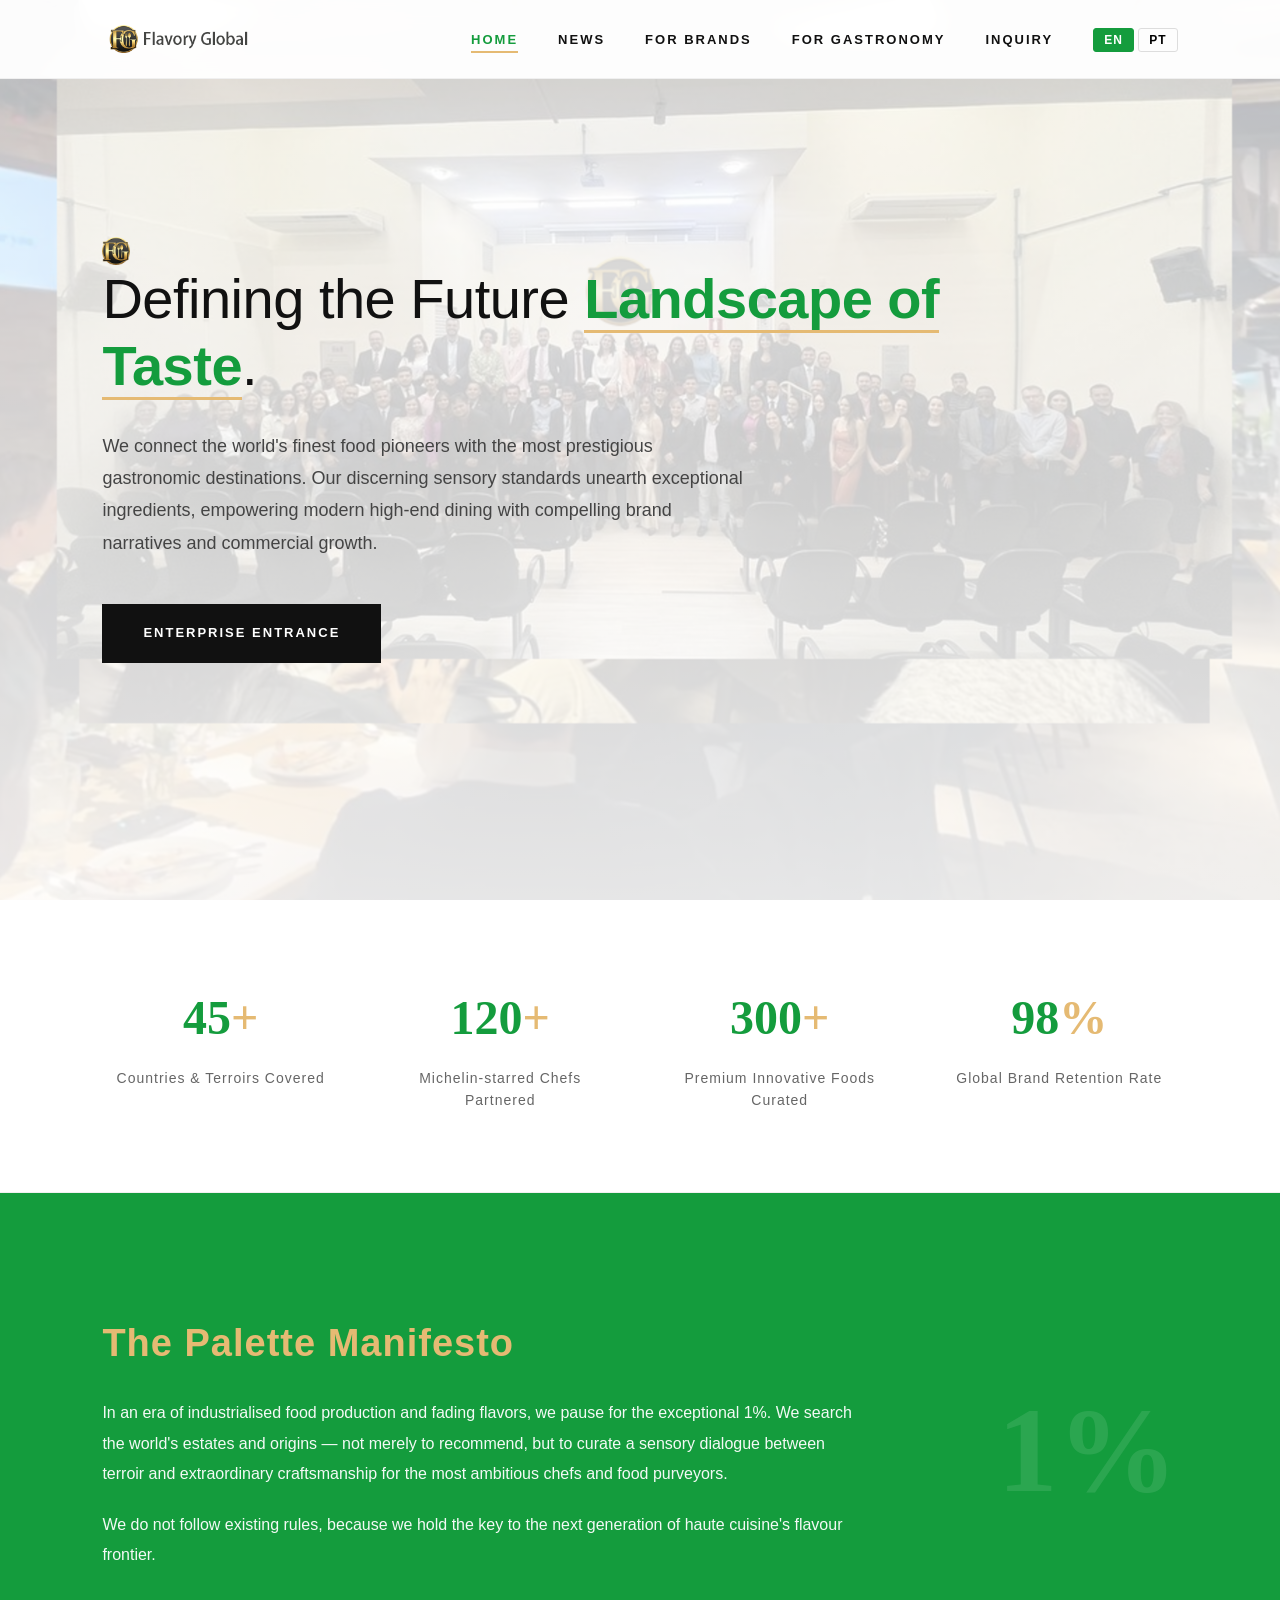
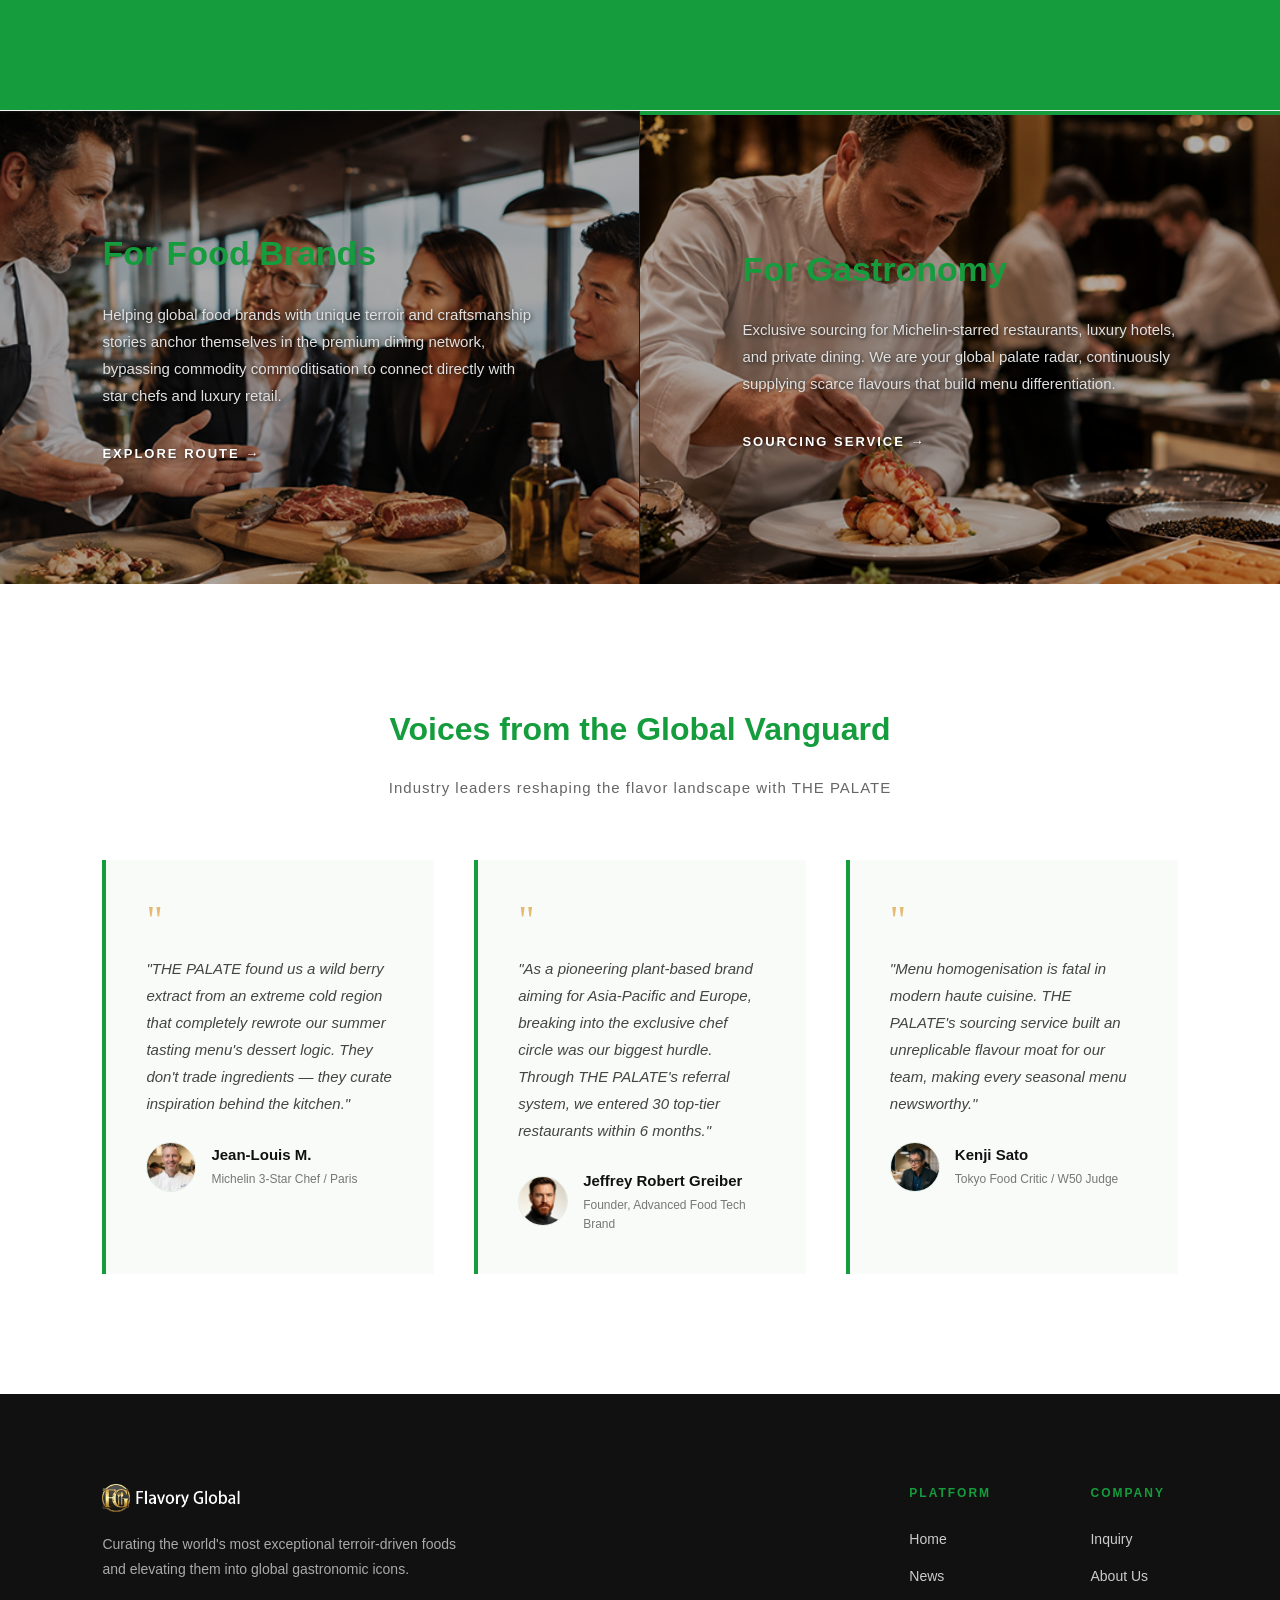
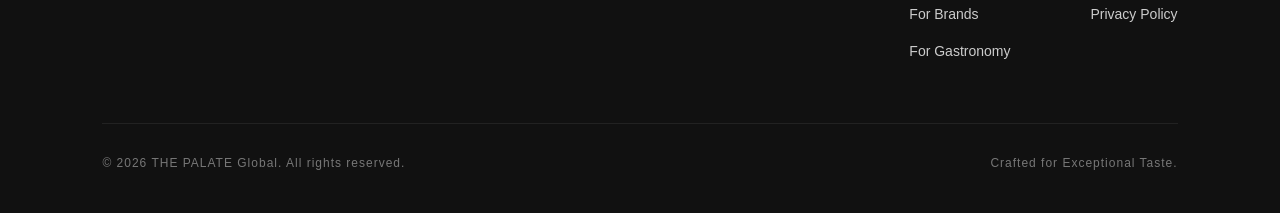
==== index.html @ b844a432 "fix: replace avatar divs with img tags, add author images matching reference" ====
<!DOCTYPE html>

<html lang="en">
<head>
<meta charset="utf-8"/>
<meta content="width=device-width, initial-scale=1.0" name="viewport"/>
<title>THE PALATE | Global Food Curator</title>
<style>
        * { margin: 0; padding: 0; box-sizing: border-box; }
        body { font-family: -apple-system, BlinkMacSystemFont, "Segoe UI", Roboto, "Helvetica Neue", Arial, sans-serif; background-color: #ffffff; color: #111111; line-height: 1.6; overflow-x: hidden; }
        a { text-decoration: none; color: inherit; transition: all 0.3s ease; }
        
        nav { position: fixed; top: 0; width: 100%; display: flex; justify-content: space-between; align-items: center; padding: 25px 8%; background: rgba(255,255,255,0.95); backdrop-filter: blur(10px); z-index: 1000; border-bottom: 1px solid #f0f0f0; }
        .logo { height: 28px; display: block; }
        .logo-footer { height: 28px; display: block; }
        .badge { height: 28px; display: inline-block; vertical-align: middle; }
        .nav-links { display: flex; list-style: none; gap: 40px; align-items: center; }
        .nav-links a { font-size: 13px; letter-spacing: 2px; text-transform: uppercase; font-weight: 600; }
        .nav-links a:hover, .nav-links a.active { color: #149C3D; border-bottom: 2px solid #E5BA73; padding-bottom: 4px; }
        .lang-toggle { font-size: 12px; letter-spacing: 1px; font-weight: 700; cursor: pointer; padding: 4px 10px; border: 1px solid #ddd; border-radius: 3px; background: transparent; text-transform: uppercase; }
        .lang-toggle.active { background: #149C3D; color: #fff; border-color: #149C3D; }
        .lang-toggle:hover { border-color: #149C3D; }

        .hero-banner { 
            height: 100vh; 
            display: flex; 
            align-items: center; 
            padding: 0 8%; 
            background: linear-gradient(rgba(255,255,255,0.7), rgba(255,255,255,0.9)), url('images/home-hero-bg-v1.png') no-repeat center center/cover; 
            position: relative; 
            animation: fadeIn 1.2s ease; 
        }
        .hero-content { max-width: 850px; }
        .hero h1 { font-size: 56px; font-weight: 400; line-height: 1.2; letter-spacing: -0.5px; margin-bottom: 30px; color: #111111; }
        .hero h1 b { font-weight: 800; color: #149C3D; border-bottom: 3px solid #E5BA73; }
        .hero p { font-size: 18px; color: #444444; max-width: 650px; margin-bottom: 45px; font-weight: 300; line-height: 1.8; }
        .cta-btn { display: inline-block; padding: 18px 40px; background-color: #111111; color: #ffffff; font-size: 13px; letter-spacing: 2px; font-weight: 600; text-transform: uppercase; border: 1px solid #111111; }
        .cta-btn:hover { background-color: #149C3D; border-color: #149C3D; color: #ffffff; transform: translateY(-3px); box-shadow: 0 10px 20px rgba(20,156,61,0.2); }

        .stats-section { padding: 80px 8%; display: flex; justify-content: space-between; background-color: #ffffff; border-bottom: 1px solid #f0f0f0; }
        .stat-card { text-align: center; width: 22%; }
        .stat-num { font-size: 48px; font-weight: 800; color: #149C3D; font-family: Georgia, serif; margin-bottom: 10px; }
        .stat-num span { color: #E5BA73; }
        .stat-label { font-size: 14px; color: #666666; letter-spacing: 1px; }

        .manifesto-banner { background-color: #149C3D; color: #ffffff; padding: 120px 8%; display: flex; align-items: center; justify-content: space-between; gap: 60px; }
        .manifesto-text { max-width: 750px; }
        .manifesto-text h2 { font-size: 38px; font-weight: 700; margin-bottom: 25px; letter-spacing: 1px; color: #E5BA73; }
        .manifesto-text p { font-size: 16px; line-height: 1.9; opacity: 0.95; font-weight: 300; margin-bottom: 20px; }
        .manifesto-accent { font-size: 120px; font-weight: 800; color: rgba(255,255,255,0.1); font-family: Georgia, serif; line-height: 1; }

        .split-section { display: flex; width: 100%; border-top: 1px solid #f0f0f0; }
        .split-card { width: 50%; padding: 120px 8%; display: flex; flex-direction: column; justify-content: center; position: relative; transition: all 0.4s ease; background-repeat: no-repeat; background-position: center; background-size: cover; }
        .split-card:first-child { border-right: 1px solid #222222; background-image: linear-gradient(rgba(0, 0, 0, 0.3), rgba(0, 0, 0, 0.3)), url('images/home-split-brands-v1.png'); }
        .split-card:last-child { border-top: 4px solid #149C3D; background-image: linear-gradient(rgba(0, 0, 0, 0.3), rgba(0, 0, 0, 0.3)), url('images/home-split-gastro-v1.png'); }
        .split-card:hover { transform: translateY(-5px); box-shadow: 0 15px 30px rgba(0,0,0,0.2); z-index: 2; }
        .split-card h2 { font-size: 34px; font-weight: 400; margin-bottom: 25px; line-height: 1.3; color: #ffffff; text-shadow: 1px 1px 5px rgba(0,0,0,0.8); }
        .split-card h2 span { color: #149C3D; font-weight: 800; text-shadow: none; }
        .split-card p { color: #e0e0e0; margin-bottom: 35px; font-size: 15px; max-width: 480px; line-height: 1.8; text-shadow: 1px 1px 4px rgba(0,0,0,0.8); }
        .arrow-link { font-size: 13px; font-weight: 700; letter-spacing: 2px; text-transform: uppercase; color: #ffffff; display: inline-flex; align-items: center; gap: 8px; text-shadow: 1px 1px 3px rgba(0,0,0,0.5); }
        .arrow-link:hover { color: #E5BA73; }

        .reviews-section { padding: 120px 8%; background-color: #ffffff; text-align: center; }
        .section-title { font-size: 32px; font-weight: 700; color: #111111; margin-bottom: 20px; }
        .section-title span { color: #149C3D; }
        .section-subtitle { font-size: 15px; color: #666666; margin-bottom: 60px; letter-spacing: 1px; }
        .reviews-grid { display: grid; grid-template-columns: repeat(3, 1fr); gap: 40px; text-align: left; }
        .review-card { padding: 40px; background-color: #f9fbf9; border-left: 4px solid #149C3D; transition: all 0.3s; }
        .review-card:hover { transform: translateY(-5px); box-shadow: 0 10px 25px rgba(0,0,0,0.03); }
        .quote-icon { font-size: 40px; color: #E5BA73; font-family: Georgia, serif; line-height: 1; margin-bottom: 15px; display: block; }
        .review-text { font-size: 15px; color: #444444; line-height: 1.8; margin-bottom: 25px; font-style: italic; }
        .review-author { display: flex; align-items: center; gap: 15px; }
        .author-avatar-img { width: 50px; height: 50px; border-radius: 50%; object-fit: cover; border: 1px solid #e2ede5; background-color: #f0f0f0; }
        .author-info h5 { font-size: 15px; font-weight: 700; color: #111111; margin-bottom: 3px; }
        .author-info p { font-size: 12px; color: #777777; }

        footer { background-color: #111111; color: #ffffff; padding: 90px 8% 40px 8%; display: flex; flex-direction: column; gap: 60px; }
        .footer-main { display: flex; justify-content: space-between; flex-wrap: wrap; gap: 40px; }
        .footer-desc { max-width: 380px; color: #aaaaaa; font-size: 14px; line-height: 1.8; }
        .footer-desc .logo-footer { margin-bottom: 20px; }
        .footer-links { display: flex; gap: 80px; }
        .footer-col h4 { font-size: 12px; text-transform: uppercase; letter-spacing: 2px; color: #149C3D; margin-bottom: 25px; font-weight: 700; }
        .footer-col ul { list-style: none; display: flex; flex-direction: column; gap: 15px; font-size: 14px; color: #cccccc; }
        .footer-col ul a:hover { color: #E5BA73; padding-left: 5px; }
        .footer-bottom { display: flex; justify-content: space-between; font-size: 12px; color: #777777; border-top: 1px solid #222222; padding-top: 30px; letter-spacing: 1px; }

        @keyframes fadeIn { from { opacity: 0; transform: translateY(15px); } to { opacity: 1; transform: translateY(0); } }
        @media (max-width: 960px) {
            .hero h1 { font-size: 42px; }
            .split-card { padding: 80px 5%; }
            .reviews-grid { grid-template-columns: repeat(2, 1fr); }
            .manifesto-banner { flex-direction: column; text-align: center; padding: 80px 5%; }
            .manifesto-accent { display: none; }
        }
        @media (max-width: 720px) {
            .hero-banner { padding-top: 80px; }
            .hero h1 { font-size: 36px; }
            .hero p { font-size: 16px; }
            .stats-section { flex-direction: column; gap: 40px; padding: 60px 5%; }
            .stat-card { width: 100%; }
            .split-section { flex-direction: column; }
            .split-card { width: 100%; padding: 60px 5%; border-right: none; }
            .split-card:last-child { border-top: none; }
            .reviews-section { padding: 60px 5%; }
            .reviews-grid { grid-template-columns: 1fr; }
        }
        </style>
<link href="css/components.css" rel="stylesheet"/>
</head>
<body>
<site-header id="index_site-header_1"></site-header>
<section class="hero hero-banner" id="index_section_hero_1">
<div class="hero-content" id="index_hero-content">
<img alt="THE PALATE Badge" class="badge" id="index_img_badge_1" src="images/badge.png"/>
<h1 id="index_h1_1">
<span class="lang-en" id="index_span_lang-en_1">Defining the Future <b id="index_b_1">Landscape of Taste</b>.</span>
<span class="lang-pt" hidden="" id="index_span_lang-pt_2">Definindo o Futuro da <b id="index_b_2">Paisagem do Sabor</b>.</span>
</h1>
<p id="index_p_1">
<span class="lang-en" id="index_span_lang-en_3">We connect the world's finest food pioneers with the most prestigious gastronomic destinations. Our discerning sensory standards unearth exceptional ingredients, empowering modern high-end dining with compelling brand narratives and commercial growth.</span>
<span class="lang-pt" hidden="" id="index_span_lang-pt_4">Conectamos os melhores produtores de alimentos do mundo aos destinos gastronômicos mais prestigiados. Nossos rigorosos padrões sensoriais revelam ingredientes excepcionais, impulsionando a alta gastronomia com narrativas de marca marcantes e crescimento comercial.</span>
</p>
<a class="cta-btn" href="inquiry.html" id="index_a_cta-btn_1">
<span class="lang-en" id="index_span_lang-en_5">Enterprise Entrance</span>
<span class="lang-pt" hidden="" id="index_span_lang-pt_6">Acesso Corporativo</span>
</a>
</div>
</section>
<section class="stats-section" id="index_section_stats-section_2">
<div class="stat-card" id="index_stat-card">
<div class="stat-num" id="index_stat-num">45<span id="index_span_7">+</span></div>
<div class="stat-label" id="index_stat-label">
<span class="lang-en" id="index_span_lang-en_8">Countries &amp; Terroirs Covered</span>
<span class="lang-pt" hidden"="" id="index_span_lang-pt_9">Países &amp; Territórios Atendidos</span>
</div>
</div>
<div class="stat-card" id="index_stat-card_2">
<div class="stat-num" id="index_stat-num_2">120<span id="index_span_10">+</span></div>
<div class="stat-label" id="index_stat-label_2">
<span class="lang-en" id="index_span_lang-en_11">Michelin-starred Chefs Partnered</span>
<span class="lang-pt" hidden"="" id="index_span_lang-pt_12">Chefs Estrelados em Parceria</span>
</div>
</div>
<div class="stat-card" id="index_stat-card_3">
<div class="stat-num" id="index_stat-num_3">300<span id="index_span_13">+</span></div>
<div class="stat-label" id="index_stat-label_3">
<span class="lang-en" id="index_span_lang-en_14">Premium Innovative Foods Curated</span>
<span class="lang-pt" hidden"="" id="index_span_lang-pt_15">Alimentos Inovadores Selecionados</span>
</div>
</div>
<div class="stat-card" id="index_stat-card_4">
<div class="stat-num" id="index_stat-num_4">98<span id="index_span_16">%</span></div>
<div class="stat-label" id="index_stat-label_4">
<span class="lang-en" id="index_span_lang-en_17">Global Brand Retention Rate</span>
<span class="lang-pt" hidden"="" id="index_span_lang-pt_18">Taxa de Retenção Global</span>
</div>
</div>
</section>
<section class="manifesto-banner" id="index_section_manifesto-banner_3">
<div class="manifesto-text" id="index_manifesto-text">
<h2 id="index_h2_1">
<span class="lang-en" id="index_span_lang-en_19">The Palette Manifesto</span>
<span class="lang-pt" hidden="" id="index_span_lang-pt_20">O Manifesto do Paladar</span>
</h2>
<p id="index_p_2">
<span class="lang-en" id="index_span_lang-en_21">In an era of industrialised food production and fading flavors, we pause for the exceptional 1%. We search the world's estates and origins — not merely to recommend, but to curate a sensory dialogue between terroir and extraordinary craftsmanship for the most ambitious chefs and food purveyors.</span>
<span class="lang-pt" hidden="" id="index_span_lang-pt_22">Numa era de produção industrializada e sabores enfraquecidos, paramos para o 1% excepcional. Percorremos fazendas e origens do mundo — não apenas para recomendar, mas para curar um diálogo sensorial entre terroir e artesanato extraordinário para os chefs mais ambiciosos.</span>
</p>
<p id="index_p_3">
<span class="lang-en" id="index_span_lang-en_23">We do not follow existing rules, because we hold the key to the next generation of haute cuisine's flavour frontier.</span>
<span class="lang-pt" hidden="" id="index_span_lang-pt_24">Não seguimos regras existentes, pois possuímos a chave para a próxima geração da fronteira de sabores da alta gastronomia.</span>
</p>
</div>
<div class="manifesto-accent" id="index_manifesto-accent">1%</div>
</section>
<section class="split-section" id="index_section_split-section_4">
<div class="split-card" id="index_split-card">
<h2 id="index_h2_2">
<span class="lang-en" id="index_span_lang-en_25">For Food <span id="index_span_26">Brands</span></span>
<span class="lang-pt" hidden"="" id="index_span_lang-pt_27">Para <span id="index_span_28">Marcas</span> Alimentícias</span>
</h2>
<p id="index_p_4">
<span class="lang-en" id="index_span_lang-en_29">Helping global food brands with unique terroir and craftsmanship stories anchor themselves in the premium dining network, bypassing commodity commoditisation to connect directly with star chefs and luxury retail.</span>
<span class="lang-pt" hidden="" id="index_span_lang-pt_30">Ajudamos marcas alimentícias globais com histórias únicas de terroir a se posicionarem na rede gastronômica premium, conectando-se diretamente com chefs estrelados e varejo de luxo.</span>
</p>
<a class="arrow-link" href="brands.html" id="index_a_arrow-link_2">
<span class="lang-en" id="index_span_lang-en_31">Explore Route →</span>
<span class="lang-pt" hidden"="" id="index_span_lang-pt_32">Explorar Rota →</span>
</a>
</div>
<div class="split-card" id="index_split-card_2">
<h2 id="index_h2_3">
<span class="lang-en" id="index_span_lang-en_33">For <span id="index_span_34" style="color:#149C3D;">Gastronomy</span></span>
<span class="lang-pt" hidden="" id="index_span_lang-pt_35">Para a <span id="index_span_36" style="color:#149C3D;">Gastronomia</span></span>
</h2>
<p id="index_p_5">
<span class="lang-en" id="index_span_lang-en_37">Exclusive sourcing for Michelin-starred restaurants, luxury hotels, and private dining. We are your global palate radar, continuously supplying scarce flavours that build menu differentiation.</span>
<span class="lang-pt" hidden="" id="index_span_lang-pt_38">Fornecimento exclusivo para restaurantes estrelados, hotéis de luxo e jantares privados. Somos seu radar global de paladar, fornecendo continuamente sabores raros que constroem diferenciação de menu.</span>
</p>
<a class="arrow-link" href="gastronomy.html" id="index_a_arrow-link_3">
<span class="lang-en" id="index_span_lang-en_39">Sourcing Service →</span>
<span class="lang-pt" hidden="" id="index_span_lang-pt_40">Serviço de Fornecimento →</span>
</a>
</div>
</section>
<section class="reviews-section" id="index_section_reviews-section_5">
<h3 class="section-title" id="index_h3_section-title_1">
<span class="lang-en" id="index_span_lang-en_41">Voices from the <span id="index_span_42">Global Vanguard</span></span>
<span class="lang-pt" hidden="" id="index_span_lang-pt_43">Vozes da <span id="index_span_44">Vanguarda Global</span></span>
</h3>
<p class="section-subtitle" id="index_p_section-subtitle_6">
<span class="lang-en" id="index_span_lang-en_45">Industry leaders reshaping the flavor landscape with THE PALATE</span>
<span class="lang-pt" hidden"="" id="index_span_lang-pt_46">Líderes do setor transformando o cenário de sabores com a THE PALATE</span>
</p>
<div class="reviews-grid" id="index_reviews-grid">
<div class="review-card" id="index_review-card">
<span class="quote-icon" id="index_span_quote-icon_47">"</span>
<p class="review-text" id="index_p_review-text_7">
<span class="lang-en" id="index_span_lang-en_48">"THE PALATE found us a wild berry extract from an extreme cold region that completely rewrote our summer tasting menu's dessert logic. They don't trade ingredients — they curate inspiration behind the kitchen."</span>
<span class="lang-pt" hidden="" id="index_span_lang-pt_49">"A THE PALATE encontrou um extrato de frutas silvestres de uma região de frio extremo que reescreveu completamente a lógica da sobremesa do nosso menu de verão. Eles não comercializam ingredientes — eles curam a inspiração por trás da cozinha."</span>
</p>
<div class="review-author" id="index_review-author">
                    <img class="author-avatar-img" src="images/home-avatar-chef-v1.jpg" alt="Chef Jean-Louis M." id="index_avatar-chef">
                    <div class="author-info" id="index_author-info">
                        <h5 id="index_h5_1">Jean-Louis M.</h5>
<p id="index_p_8">
<span class="lang-en" id="index_span_lang-en_50">Michelin 3-Star Chef / Paris</span>
<span class="lang-pt" hidden"="" id="index_span_lang-pt_51">Chef 3 Estrelas Michelin / Paris</span>
</p>
</div>
</div>
</div>
<div class="review-card" id="index_review-card_2">
<span class="quote-icon" id="index_span_quote-icon_52">"</span>
<p class="review-text" id="index_p_review-text_9">
<span class="lang-en" id="index_span_lang-en_53">"As a pioneering plant-based brand aiming for Asia-Pacific and Europe, breaking into the exclusive chef circle was our biggest hurdle. Through THE PALATE's referral system, we entered 30 top-tier restaurants within 6 months."</span>
<span class="lang-pt" hidden="" id="index_span_lang-pt_54">"Como uma marca pioneira de base vegetal com destino à Ásia-Pacífico e Europa, entrar no círculo exclusivo de chefs era nosso maior desafio. Através do sistema de indicação da THE PALATE, entramos em 30 restaurantes de alto nível em 6 meses."</span>
</p>
<div class="review-author" id="index_review-author_2">
                    <img class="author-avatar-img" src="images/home-avatar-ceo-v1.jpg" alt="CEO Jeffrey Robert Greiber" id="index_avatar-ceo">
                    <div class="author-info" id="index_author-info_2">
                        <h5 id="index_h5_2">Jeffrey Robert Greiber</h5>
<p id="index_p_10">
<span class="lang-en" id="index_span_lang-en_55">Founder, Advanced Food Tech Brand</span>
<span class="lang-pt" hidden="" id="index_span_lang-pt_56">Fundadora, Marca de Tecnologia Alimentar</span>
</p>
</div>
</div>
</div>
<div class="review-card" id="index_review-card_3">
<span class="quote-icon" id="index_span_quote-icon_57">"</span>
<p class="review-text" id="index_p_review-text_11">
<span class="lang-en" id="index_span_lang-en_58">"Menu homogenisation is fatal in modern haute cuisine. THE PALATE's sourcing service built an unreplicable flavour moat for our team, making every seasonal menu newsworthy."</span>
<span class="lang-pt" hidden="" id="index_span_lang-pt_59">"A homogeneização de menus é fatal na alta gastronomia moderna. O serviço de fornecimento da THE PALATE construiu um fosso de sabor inimitável para nossa equipe, tornando cada menu sazonal digno de nota."</span>
</p>
<div class="review-author" id="index_review-author_3">
                    <img class="author-avatar-img" src="images/home-avatar-critic-v1.jpg" alt="Kenji Sato" id="index_avatar-critic">
                    <div class="author-info" id="index_author-info_3">
                        <h5 id="index_h5_3">Kenji Sato</h5>
<p id="index_p_12">
<span class="lang-en" id="index_span_lang-en_60">Tokyo Food Critic / W50 Judge</span>
<span class="lang-pt" hidden="" id="index_span_lang-pt_61">Crítico Gastronômico / Jurado W50</span>
</p>
</div>
</div>
</div>
</div>
</section>
<site-footer id="index_site-footer_1"></site-footer>
<script src="js/i18n.js"></script>
<script src="js/components.js"></script>
</body>
</html>
---- css/components.css ----
nav {
  position: fixed;
  top: 0;
  width: 100%;
  display: flex;
  justify-content: space-between;
  align-items: center;
  padding: 25px 8%;
  background: rgba(255, 255, 255, 0.95);
  backdrop-filter: blur(10px);
  z-index: 1000;
  border-bottom: 1px solid #f0f0f0;
}
.logo {
  height: 28px;
  display: block;
}
.logo-footer {
  height: 28px;
  display: block;
}
.nav-links {
  display: flex;
  list-style: none;
  gap: 40px;
  align-items: center;
}
.nav-links a {
  font-size: 13px;
  letter-spacing: 2px;
  text-transform: uppercase;
  font-weight: 600;
}
.nav-links a:hover,
.nav-links a.active {
  color: #149c3d;
  border-bottom: 2px solid #e5ba73;
  padding-bottom: 4px;
}
.lang-toggle {
  font-size: 12px;
  letter-spacing: 1px;
  font-weight: 700;
  cursor: pointer;
  padding: 4px 10px;
  border: 1px solid #ddd;
  border-radius: 3px;
  background: transparent;
  text-transform: uppercase;
}
.lang-toggle.active {
  background: #149c3d;
  color: #fff;
  border-color: #149c3d;
}
.lang-toggle:hover {
  border-color: #149c3d;
}

.menu-toggle {
  display: none;
  flex-direction: column;
  cursor: pointer;
  gap: 5px;
  z-index: 1001;
}
.menu-toggle span {
  display: block;
  width: 25px;
  height: 2px;
  background-color: #111111;
  transition: all 0.3s ease;
}

footer {
  background-color: #111111;
  color: #ffffff;
  padding: 90px 8% 40px 8%;
  display: flex;
  flex-direction: column;
  gap: 60px;
}
.footer-main {
  display: flex;
  justify-content: space-between;
  flex-wrap: wrap;
  gap: 40px;
}
.footer-desc {
  max-width: 380px;
  color: #aaaaaa;
  font-size: 14px;
  line-height: 1.8;
}
.footer-desc .logo-footer {
  margin-bottom: 20px;
}
.footer-links {
  display: flex;
  gap: 80px;
}
.footer-col h4 {
  font-size: 12px;
  text-transform: uppercase;
  letter-spacing: 2px;
  color: #149c3d;
  margin-bottom: 25px;
  font-weight: 700;
}
.footer-col ul {
  list-style: none;
  display: flex;
  flex-direction: column;
  gap: 15px;
  font-size: 14px;
  color: #cccccc;
}
.footer-col ul a:hover {
  color: #e5ba73;
  padding-left: 5px;
}
.footer-bottom {
  display: flex;
  justify-content: space-between;
  font-size: 12px;
  color: #777777;
  border-top: 1px solid #222222;
  padding-top: 30px;
  letter-spacing: 1px;
}

@media (max-width: 960px) {
  nav {
    padding: 20px 6%;
  }

  .menu-toggle {
    display: flex;
  }
  .menu-toggle.active span:nth-child(1) {
    transform: translateY(7px) rotate(45deg);
  }
  .menu-toggle.active span:nth-child(2) {
    opacity: 0;
  }
  .menu-toggle.active span:nth-child(3) {
    transform: translateY(-7px) rotate(-45deg);
  }

  .nav-links {
    position: absolute;
    top: 100%;
    left: 0;
    width: 100%;
    background: rgba(255, 255, 255, 0.98);
    backdrop-filter: blur(10px);
    flex-direction: column;
    padding: 0;
    max-height: 0;
    overflow: hidden;
    gap: 0;
    border-bottom: none;
    transition:
      max-height 0.4s ease-in-out,
      padding 0.4s ease-in-out;
  }
  .nav-links.nav-active {
    max-height: 400px;
    padding: 20px 0 30px 0;
    border-bottom: 1px solid #f0f0f0;
    box-shadow: 0 10px 20px rgba(0, 0, 0, 0.05);
  }
  .nav-links li {
    width: 100%;
    text-align: center;
    margin-bottom: 20px;
  }
  .nav-links li:last-child {
    margin-bottom: 0;
  }
  .nav-links a {
    display: inline-block;
    padding: 10px 20px;
    font-size: 15px;
  }
  .lang-switcher {
    margin-top: 10px;
  }

  footer {
    padding-left: 6%;
    padding-right: 6%;
  }
  .footer-links {
    gap: 40px;
  }
}

@media (max-width: 720px) {
  nav {
    padding: 18px 5%;
  }
  footer {
    padding-left: 5%;
    padding-right: 5%;
  }
  .footer-main,
  .footer-bottom,
  .footer-links {
    flex-direction: column;
    gap: 24px;
  }
}
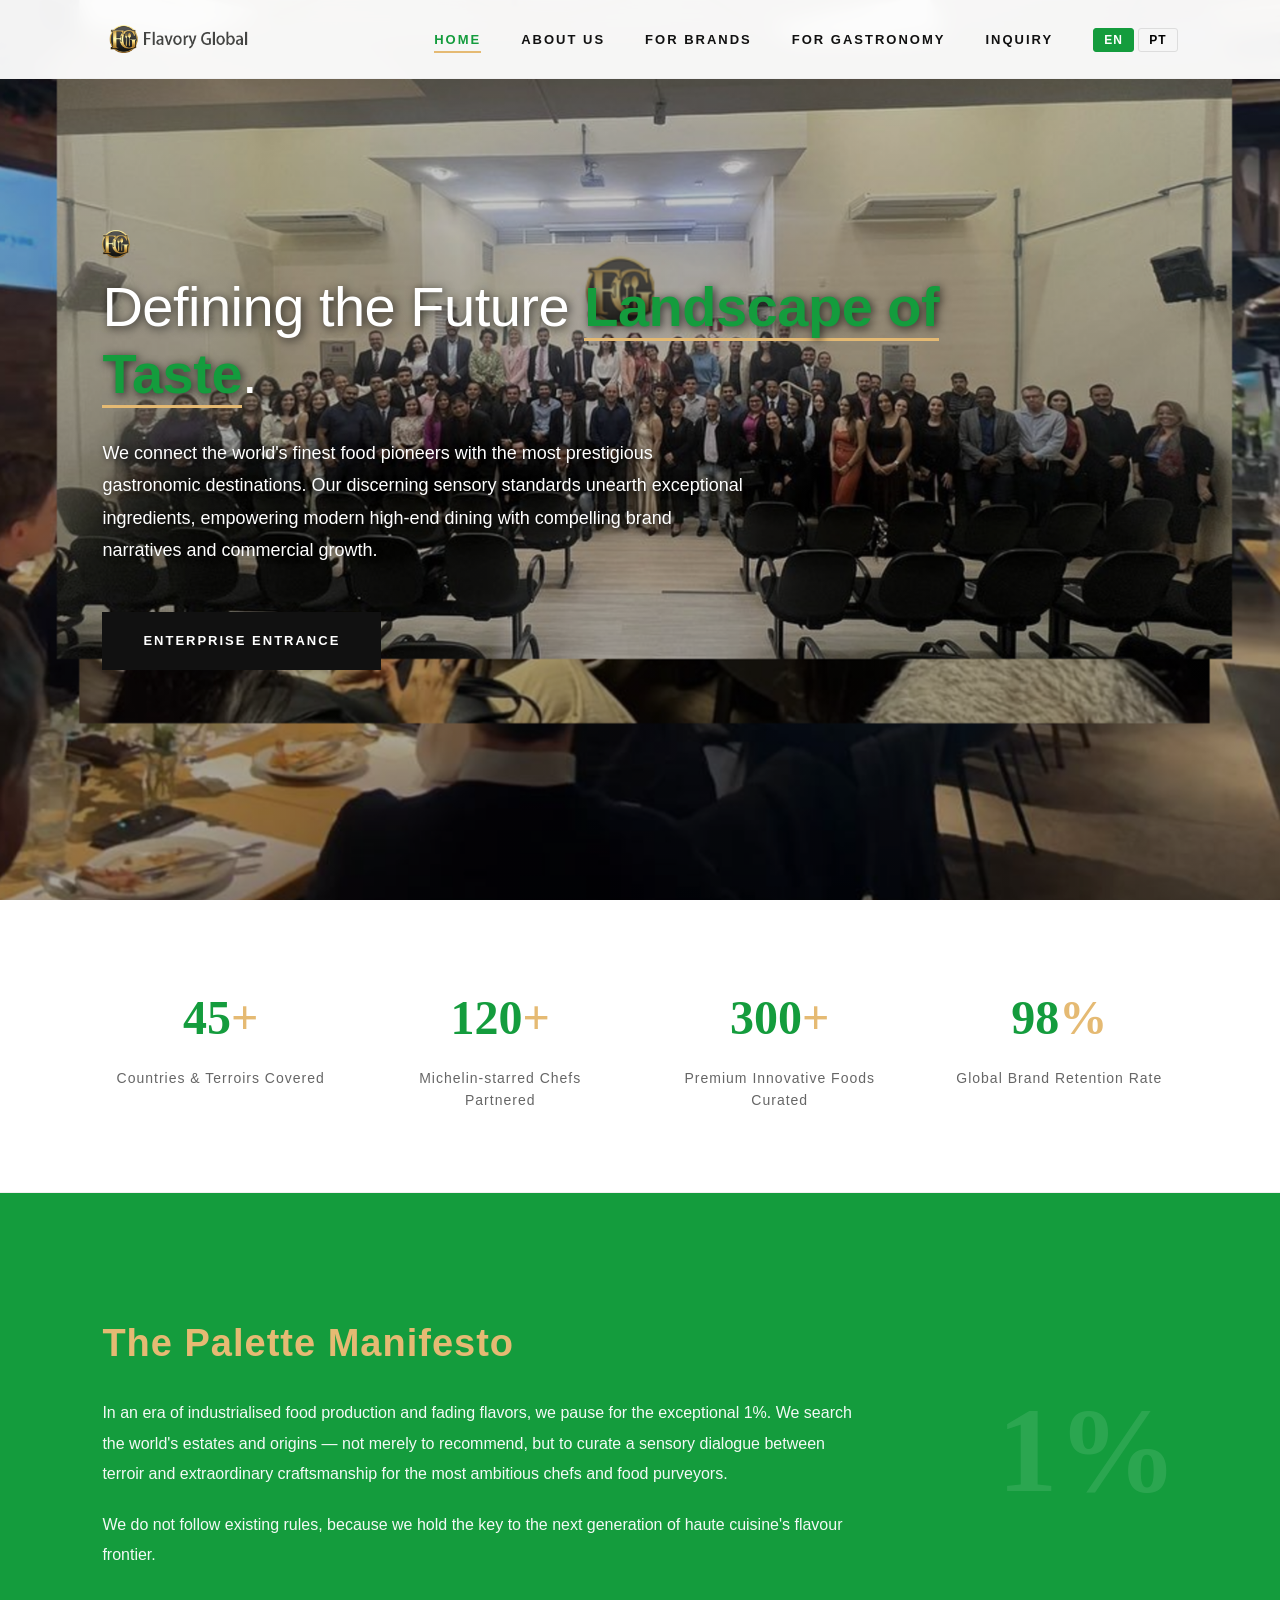
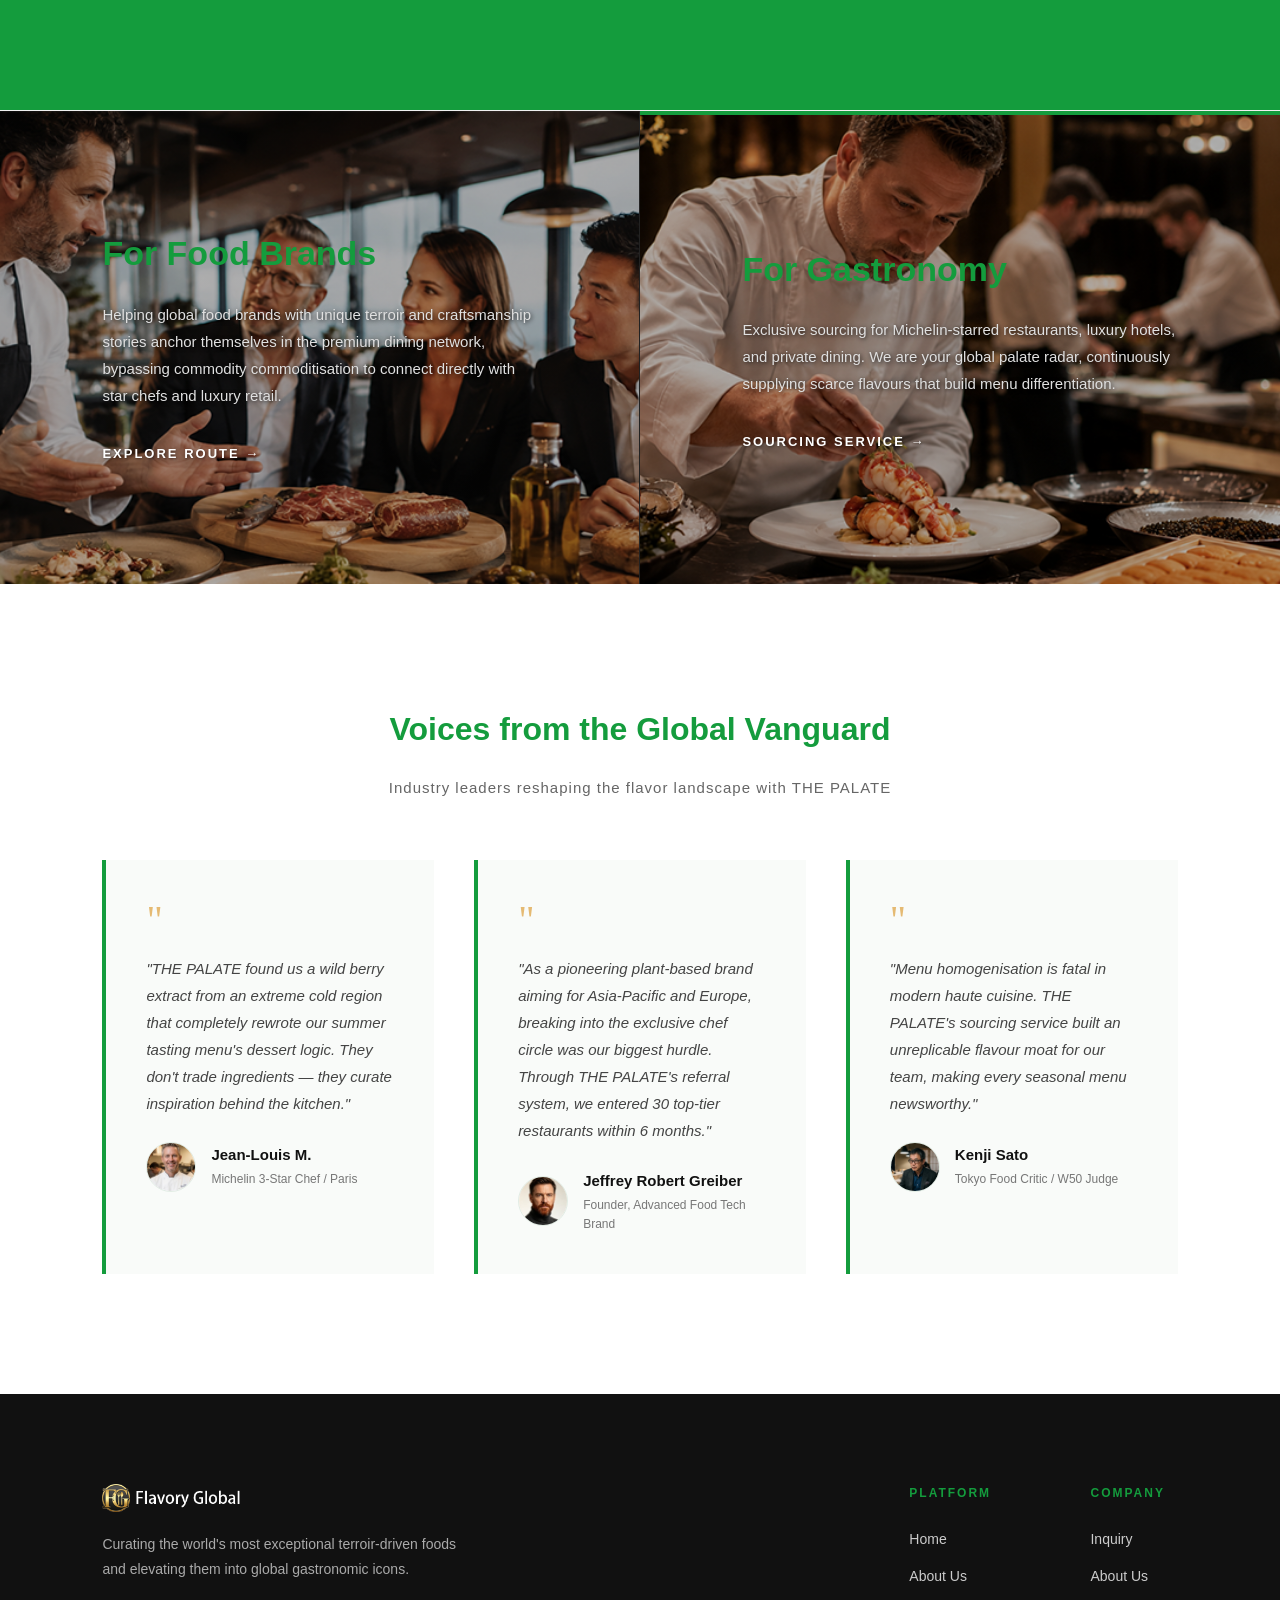
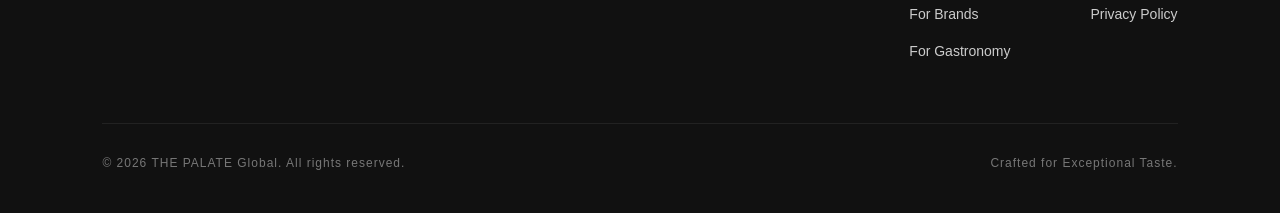
==== commit 2ccb3f40: "feat: redesign index page to match reference layout" ====
--- a/index.html
+++ b/index.html
@@ -1,39 +1,45 @@
 <!DOCTYPE html>
-
 <html lang="en">
 <head>
-<meta charset="utf-8"/>
-<meta content="width=device-width, initial-scale=1.0" name="viewport"/>
-<title>THE PALATE | Global Food Curator</title>
-<style>
+    <meta charset="UTF-8">
+    <meta name="viewport" content="width=device-width, initial-scale=1.0">
+    <title>THE PALATE | Global Food Curator</title>
+    <style>
         * { margin: 0; padding: 0; box-sizing: border-box; }
         body { font-family: -apple-system, BlinkMacSystemFont, "Segoe UI", Roboto, "Helvetica Neue", Arial, sans-serif; background-color: #ffffff; color: #111111; line-height: 1.6; overflow-x: hidden; }
         a { text-decoration: none; color: inherit; transition: all 0.3s ease; }
         
-        nav { position: fixed; top: 0; width: 100%; display: flex; justify-content: space-between; align-items: center; padding: 25px 8%; background: rgba(255,255,255,0.95); backdrop-filter: blur(10px); z-index: 1000; border-bottom: 1px solid #f0f0f0; }
-        .logo { height: 28px; display: block; }
-        .logo-footer { height: 28px; display: block; }
-        .badge { height: 28px; display: inline-block; vertical-align: middle; }
-        .nav-links { display: flex; list-style: none; gap: 40px; align-items: center; }
-        .nav-links a { font-size: 13px; letter-spacing: 2px; text-transform: uppercase; font-weight: 600; }
-        .nav-links a:hover, .nav-links a.active { color: #149C3D; border-bottom: 2px solid #E5BA73; padding-bottom: 4px; }
-        .lang-toggle { font-size: 12px; letter-spacing: 1px; font-weight: 700; cursor: pointer; padding: 4px 10px; border: 1px solid #ddd; border-radius: 3px; background: transparent; text-transform: uppercase; }
-        .lang-toggle.active { background: #149C3D; color: #fff; border-color: #149C3D; }
-        .lang-toggle:hover { border-color: #149C3D; }
+        .badge { height: 28px; display: inline-block; vertical-align: middle; margin-bottom: 15px; }
 
         .hero-banner { 
             height: 100vh; 
             display: flex; 
             align-items: center; 
             padding: 0 8%; 
-            background: linear-gradient(rgba(255,255,255,0.7), rgba(255,255,255,0.9)), url('images/home-hero-bg-v1.png') no-repeat center center/cover; 
+            background: linear-gradient(rgba(0,0,0,0.2), rgba(0,0,0,0.35)), url('images/home-hero-bg-v1.png') no-repeat center center/cover; 
             position: relative; 
             animation: fadeIn 1.2s ease; 
         }
         .hero-content { max-width: 850px; }
-        .hero h1 { font-size: 56px; font-weight: 400; line-height: 1.2; letter-spacing: -0.5px; margin-bottom: 30px; color: #111111; }
+        .hero h1 { 
+            font-size: 56px; 
+            font-weight: 400; 
+            line-height: 1.2; 
+            letter-spacing: -0.5px; 
+            margin-bottom: 30px; 
+            color: #ffffff; 
+            text-shadow: 2px 2px 10px rgba(0, 0, 0, 0.75); 
+        }
         .hero h1 b { font-weight: 800; color: #149C3D; border-bottom: 3px solid #E5BA73; }
-        .hero p { font-size: 18px; color: #444444; max-width: 650px; margin-bottom: 45px; font-weight: 300; line-height: 1.8; }
+        .hero p { 
+            font-size: 18px; 
+            color: #ffffff; 
+            max-width: 650px; 
+            margin-bottom: 45px; 
+            font-weight: 300; 
+            line-height: 1.8; 
+            text-shadow: 1px 1px 6px rgba(0, 0, 0, 0.7); 
+        }
         .cta-btn { display: inline-block; padding: 18px 40px; background-color: #111111; color: #ffffff; font-size: 13px; letter-spacing: 2px; font-weight: 600; text-transform: uppercase; border: 1px solid #111111; }
         .cta-btn:hover { background-color: #149C3D; border-color: #149C3D; color: #ffffff; transform: translateY(-3px); box-shadow: 0 10px 20px rgba(20,156,61,0.2); }
 
@@ -50,9 +56,26 @@
         .manifesto-accent { font-size: 120px; font-weight: 800; color: rgba(255,255,255,0.1); font-family: Georgia, serif; line-height: 1; }
 
         .split-section { display: flex; width: 100%; border-top: 1px solid #f0f0f0; }
-        .split-card { width: 50%; padding: 120px 8%; display: flex; flex-direction: column; justify-content: center; position: relative; transition: all 0.4s ease; background-repeat: no-repeat; background-position: center; background-size: cover; }
-        .split-card:first-child { border-right: 1px solid #222222; background-image: linear-gradient(rgba(0, 0, 0, 0.3), rgba(0, 0, 0, 0.3)), url('images/home-split-brands-v1.png'); }
-        .split-card:last-child { border-top: 4px solid #149C3D; background-image: linear-gradient(rgba(0, 0, 0, 0.3), rgba(0, 0, 0, 0.3)), url('images/home-split-gastro-v1.png'); }
+        .split-card { 
+            width: 50%; 
+            padding: 120px 8%; 
+            display: flex; 
+            flex-direction: column; 
+            justify-content: center; 
+            position: relative; 
+            transition: all 0.4s ease; 
+            background-repeat: no-repeat;
+            background-position: center;
+            background-size: cover;
+        }
+        .split-card:first-child { 
+            border-right: 1px solid #222222; 
+            background-image: linear-gradient(rgba(0, 0, 0, 0.3), rgba(0, 0, 0, 0.3)), url('images/home-split-brands-v1.png');
+        }
+        .split-card:last-child { 
+            border-top: 4px solid #149C3D; 
+            background-image: linear-gradient(rgba(0, 0, 0, 0.3), rgba(0, 0, 0, 0.3)), url('images/home-split-gastro-v1.png');
+        }
         .split-card:hover { transform: translateY(-5px); box-shadow: 0 15px 30px rgba(0,0,0,0.2); z-index: 2; }
         .split-card h2 { font-size: 34px; font-weight: 400; margin-bottom: 25px; line-height: 1.3; color: #ffffff; text-shadow: 1px 1px 5px rgba(0,0,0,0.8); }
         .split-card h2 span { color: #149C3D; font-weight: 800; text-shadow: none; }
@@ -74,17 +97,6 @@
         .author-info h5 { font-size: 15px; font-weight: 700; color: #111111; margin-bottom: 3px; }
         .author-info p { font-size: 12px; color: #777777; }
 
-        footer { background-color: #111111; color: #ffffff; padding: 90px 8% 40px 8%; display: flex; flex-direction: column; gap: 60px; }
-        .footer-main { display: flex; justify-content: space-between; flex-wrap: wrap; gap: 40px; }
-        .footer-desc { max-width: 380px; color: #aaaaaa; font-size: 14px; line-height: 1.8; }
-        .footer-desc .logo-footer { margin-bottom: 20px; }
-        .footer-links { display: flex; gap: 80px; }
-        .footer-col h4 { font-size: 12px; text-transform: uppercase; letter-spacing: 2px; color: #149C3D; margin-bottom: 25px; font-weight: 700; }
-        .footer-col ul { list-style: none; display: flex; flex-direction: column; gap: 15px; font-size: 14px; color: #cccccc; }
-        .footer-col ul a:hover { color: #E5BA73; padding-left: 5px; }
-        .footer-bottom { display: flex; justify-content: space-between; font-size: 12px; color: #777777; border-top: 1px solid #222222; padding-top: 30px; letter-spacing: 1px; }
-
-        @keyframes fadeIn { from { opacity: 0; transform: translateY(15px); } to { opacity: 1; transform: translateY(0); } }
         @media (max-width: 960px) {
             .hero h1 { font-size: 42px; }
             .split-card { padding: 80px 5%; }
@@ -104,170 +116,182 @@
             .reviews-section { padding: 60px 5%; }
             .reviews-grid { grid-template-columns: 1fr; }
         }
-        </style>
-<link href="css/components.css" rel="stylesheet"/>
+        @keyframes fadeIn { from { opacity: 0; transform: translateY(15px); } to { opacity: 1; transform: translateY(0); } }
+    </style>
+    <link rel="stylesheet" href="css/components.css">
 </head>
 <body>
-<site-header id="index_site-header_1"></site-header>
-<section class="hero hero-banner" id="index_section_hero_1">
-<div class="hero-content" id="index_hero-content">
-<img alt="THE PALATE Badge" class="badge" id="index_img_badge_1" src="images/badge.png"/>
-<h1 id="index_h1_1">
-<span class="lang-en" id="index_span_lang-en_1">Defining the Future <b id="index_b_1">Landscape of Taste</b>.</span>
-<span class="lang-pt" hidden="" id="index_span_lang-pt_2">Definindo o Futuro da <b id="index_b_2">Paisagem do Sabor</b>.</span>
-</h1>
-<p id="index_p_1">
-<span class="lang-en" id="index_span_lang-en_3">We connect the world's finest food pioneers with the most prestigious gastronomic destinations. Our discerning sensory standards unearth exceptional ingredients, empowering modern high-end dining with compelling brand narratives and commercial growth.</span>
-<span class="lang-pt" hidden="" id="index_span_lang-pt_4">Conectamos os melhores produtores de alimentos do mundo aos destinos gastronômicos mais prestigiados. Nossos rigorosos padrões sensoriais revelam ingredientes excepcionais, impulsionando a alta gastronomia com narrativas de marca marcantes e crescimento comercial.</span>
-</p>
-<a class="cta-btn" href="inquiry.html" id="index_a_cta-btn_1">
-<span class="lang-en" id="index_span_lang-en_5">Enterprise Entrance</span>
-<span class="lang-pt" hidden="" id="index_span_lang-pt_6">Acesso Corporativo</span>
-</a>
-</div>
-</section>
-<section class="stats-section" id="index_section_stats-section_2">
-<div class="stat-card" id="index_stat-card">
-<div class="stat-num" id="index_stat-num">45<span id="index_span_7">+</span></div>
-<div class="stat-label" id="index_stat-label">
-<span class="lang-en" id="index_span_lang-en_8">Countries &amp; Terroirs Covered</span>
-<span class="lang-pt" hidden"="" id="index_span_lang-pt_9">Países &amp; Territórios Atendidos</span>
-</div>
-</div>
-<div class="stat-card" id="index_stat-card_2">
-<div class="stat-num" id="index_stat-num_2">120<span id="index_span_10">+</span></div>
-<div class="stat-label" id="index_stat-label_2">
-<span class="lang-en" id="index_span_lang-en_11">Michelin-starred Chefs Partnered</span>
-<span class="lang-pt" hidden"="" id="index_span_lang-pt_12">Chefs Estrelados em Parceria</span>
-</div>
-</div>
-<div class="stat-card" id="index_stat-card_3">
-<div class="stat-num" id="index_stat-num_3">300<span id="index_span_13">+</span></div>
-<div class="stat-label" id="index_stat-label_3">
-<span class="lang-en" id="index_span_lang-en_14">Premium Innovative Foods Curated</span>
-<span class="lang-pt" hidden"="" id="index_span_lang-pt_15">Alimentos Inovadores Selecionados</span>
-</div>
-</div>
-<div class="stat-card" id="index_stat-card_4">
-<div class="stat-num" id="index_stat-num_4">98<span id="index_span_16">%</span></div>
-<div class="stat-label" id="index_stat-label_4">
-<span class="lang-en" id="index_span_lang-en_17">Global Brand Retention Rate</span>
-<span class="lang-pt" hidden"="" id="index_span_lang-pt_18">Taxa de Retenção Global</span>
-</div>
-</div>
-</section>
-<section class="manifesto-banner" id="index_section_manifesto-banner_3">
-<div class="manifesto-text" id="index_manifesto-text">
-<h2 id="index_h2_1">
-<span class="lang-en" id="index_span_lang-en_19">The Palette Manifesto</span>
-<span class="lang-pt" hidden="" id="index_span_lang-pt_20">O Manifesto do Paladar</span>
-</h2>
-<p id="index_p_2">
-<span class="lang-en" id="index_span_lang-en_21">In an era of industrialised food production and fading flavors, we pause for the exceptional 1%. We search the world's estates and origins — not merely to recommend, but to curate a sensory dialogue between terroir and extraordinary craftsmanship for the most ambitious chefs and food purveyors.</span>
-<span class="lang-pt" hidden="" id="index_span_lang-pt_22">Numa era de produção industrializada e sabores enfraquecidos, paramos para o 1% excepcional. Percorremos fazendas e origens do mundo — não apenas para recomendar, mas para curar um diálogo sensorial entre terroir e artesanato extraordinário para os chefs mais ambiciosos.</span>
-</p>
-<p id="index_p_3">
-<span class="lang-en" id="index_span_lang-en_23">We do not follow existing rules, because we hold the key to the next generation of haute cuisine's flavour frontier.</span>
-<span class="lang-pt" hidden="" id="index_span_lang-pt_24">Não seguimos regras existentes, pois possuímos a chave para a próxima geração da fronteira de sabores da alta gastronomia.</span>
-</p>
-</div>
-<div class="manifesto-accent" id="index_manifesto-accent">1%</div>
-</section>
-<section class="split-section" id="index_section_split-section_4">
-<div class="split-card" id="index_split-card">
-<h2 id="index_h2_2">
-<span class="lang-en" id="index_span_lang-en_25">For Food <span id="index_span_26">Brands</span></span>
-<span class="lang-pt" hidden"="" id="index_span_lang-pt_27">Para <span id="index_span_28">Marcas</span> Alimentícias</span>
-</h2>
-<p id="index_p_4">
-<span class="lang-en" id="index_span_lang-en_29">Helping global food brands with unique terroir and craftsmanship stories anchor themselves in the premium dining network, bypassing commodity commoditisation to connect directly with star chefs and luxury retail.</span>
-<span class="lang-pt" hidden="" id="index_span_lang-pt_30">Ajudamos marcas alimentícias globais com histórias únicas de terroir a se posicionarem na rede gastronômica premium, conectando-se diretamente com chefs estrelados e varejo de luxo.</span>
-</p>
-<a class="arrow-link" href="brands.html" id="index_a_arrow-link_2">
-<span class="lang-en" id="index_span_lang-en_31">Explore Route →</span>
-<span class="lang-pt" hidden"="" id="index_span_lang-pt_32">Explorar Rota →</span>
-</a>
-</div>
-<div class="split-card" id="index_split-card_2">
-<h2 id="index_h2_3">
-<span class="lang-en" id="index_span_lang-en_33">For <span id="index_span_34" style="color:#149C3D;">Gastronomy</span></span>
-<span class="lang-pt" hidden="" id="index_span_lang-pt_35">Para a <span id="index_span_36" style="color:#149C3D;">Gastronomia</span></span>
-</h2>
-<p id="index_p_5">
-<span class="lang-en" id="index_span_lang-en_37">Exclusive sourcing for Michelin-starred restaurants, luxury hotels, and private dining. We are your global palate radar, continuously supplying scarce flavours that build menu differentiation.</span>
-<span class="lang-pt" hidden="" id="index_span_lang-pt_38">Fornecimento exclusivo para restaurantes estrelados, hotéis de luxo e jantares privados. Somos seu radar global de paladar, fornecendo continuamente sabores raros que constroem diferenciação de menu.</span>
-</p>
-<a class="arrow-link" href="gastronomy.html" id="index_a_arrow-link_3">
-<span class="lang-en" id="index_span_lang-en_39">Sourcing Service →</span>
-<span class="lang-pt" hidden="" id="index_span_lang-pt_40">Serviço de Fornecimento →</span>
-</a>
-</div>
-</section>
-<section class="reviews-section" id="index_section_reviews-section_5">
-<h3 class="section-title" id="index_h3_section-title_1">
-<span class="lang-en" id="index_span_lang-en_41">Voices from the <span id="index_span_42">Global Vanguard</span></span>
-<span class="lang-pt" hidden="" id="index_span_lang-pt_43">Vozes da <span id="index_span_44">Vanguarda Global</span></span>
-</h3>
-<p class="section-subtitle" id="index_p_section-subtitle_6">
-<span class="lang-en" id="index_span_lang-en_45">Industry leaders reshaping the flavor landscape with THE PALATE</span>
-<span class="lang-pt" hidden"="" id="index_span_lang-pt_46">Líderes do setor transformando o cenário de sabores com a THE PALATE</span>
-</p>
-<div class="reviews-grid" id="index_reviews-grid">
-<div class="review-card" id="index_review-card">
-<span class="quote-icon" id="index_span_quote-icon_47">"</span>
-<p class="review-text" id="index_p_review-text_7">
-<span class="lang-en" id="index_span_lang-en_48">"THE PALATE found us a wild berry extract from an extreme cold region that completely rewrote our summer tasting menu's dessert logic. They don't trade ingredients — they curate inspiration behind the kitchen."</span>
-<span class="lang-pt" hidden="" id="index_span_lang-pt_49">"A THE PALATE encontrou um extrato de frutas silvestres de uma região de frio extremo que reescreveu completamente a lógica da sobremesa do nosso menu de verão. Eles não comercializam ingredientes — eles curam a inspiração por trás da cozinha."</span>
-</p>
-<div class="review-author" id="index_review-author">
+
+    <site-header></site-header>
+
+    <section class="hero hero-banner" id="index_hero">
+        <div class="hero-content" id="index_hero-content">
+            <img class="badge" src="images/badge.png" alt="THE PALATE Badge" id="index_badge">
+            <h1 id="index_hero-title">
+                <span class="lang-en" id="index_hero-title-en">Defining the Future <b id="index_hero-title-bold">Landscape of Taste</b>.</span>
+                <span class="lang-pt" hidden id="index_hero-title-pt">Definindo o Futuro da <b id="index_hero-title-bold-pt">Paisagem do Sabor</b>.</span>
+            </h1>
+            <p id="index_hero-desc">
+                <span class="lang-en" id="index_hero-desc-en">We connect the world's finest food pioneers with the most prestigious gastronomic destinations. Our discerning sensory standards unearth exceptional ingredients, empowering modern high-end dining with compelling brand narratives and commercial growth.</span>
+                <span class="lang-pt" hidden id="index_hero-desc-pt">Conectamos os melhores produtores de alimentos do mundo aos destinos gastronomicos mais prestigiados. Nossos rigorosos padroes sensoriais revelam ingredientes excepcionais, impulsionando a alta gastronomia com narrativas de marca marcantes e crescimento comercial.</span>
+            </p>
+            <a href="inquiry.html" class="cta-btn" id="index_cta-btn">
+                <span class="lang-en" id="index_cta-en">Enterprise Entrance</span>
+                <span class="lang-pt" hidden id="index_cta-pt">Acesso Corporativo</span>
+            </a>
+        </div>
+    </section>
+
+    <section class="stats-section" id="index_stats">
+        <div class="stat-card" id="index_stat-card-1">
+            <div class="stat-num" id="index_stat-num-1">45<span id="index_stat-plus-1">+</span></div>
+            <div class="stat-label" id="index_stat-label-1">
+                <span class="lang-en" id="index_stat-label-1-en">Countries & Terroirs Covered</span>
+                <span class="lang-pt" hidden id="index_stat-label-1-pt">Paises & Territorios Atendidos</span>
+            </div>
+        </div>
+        <div class="stat-card" id="index_stat-card-2">
+            <div class="stat-num" id="index_stat-num-2">120<span id="index_stat-plus-2">+</span></div>
+            <div class="stat-label" id="index_stat-label-2">
+                <span class="lang-en" id="index_stat-label-2-en">Michelin-starred Chefs Partnered</span>
+                <span class="lang-pt" hidden id="index_stat-label-2-pt">Chefs Estrelados em Parceria</span>
+            </div>
+        </div>
+        <div class="stat-card" id="index_stat-card-3">
+            <div class="stat-num" id="index_stat-num-3">300<span id="index_stat-plus-3">+</span></div>
+            <div class="stat-label" id="index_stat-label-3">
+                <span class="lang-en" id="index_stat-label-3-en">Premium Innovative Foods Curated</span>
+                <span class="lang-pt" hidden id="index_stat-label-3-pt">Alimentos Inovadores Selecionados</span>
+            </div>
+        </div>
+        <div class="stat-card" id="index_stat-card-4">
+            <div class="stat-num" id="index_stat-num-4">98<span id="index_stat-percent-4">%</span></div>
+            <div class="stat-label" id="index_stat-label-4">
+                <span class="lang-en" id="index_stat-label-4-en">Global Brand Retention Rate</span>
+                <span class="lang-pt" hidden id="index_stat-label-4-pt">Taxa de Retencao Global</span>
+            </div>
+        </div>
+    </section>
+
+    <section class="manifesto-banner" id="index_manifesto">
+        <div class="manifesto-text" id="index_manifesto-text">
+            <h2 id="index_manifesto-title">
+                <span class="lang-en" id="index_manifesto-title-en">The Palette Manifesto</span>
+                <span class="lang-pt" hidden id="index_manifesto-title-pt">O Manifesto do Paladar</span>
+            </h2>
+            <p id="index_manifesto-p1">
+                <span class="lang-en" id="index_manifesto-p1-en">In an era of industrialised food production and fading flavors, we pause for the exceptional 1%. We search the world's estates and origins — not merely to recommend, but to curate a sensory dialogue between terroir and extraordinary craftsmanship for the most ambitious chefs and food purveyors.</span>
+                <span class="lang-pt" hidden id="index_manifesto-p1-pt">Numa era de producao industrializada e sabores enfraquecidos, paramos para o 1% excepcional. Percorremos fazendas e origens do mundo — nao apenas para recomendar, mas para curar um dialogo sensorial entre terroir e artesanato extraordinario para os chefs mais ambiciosos.</span>
+            </p>
+            <p id="index_manifesto-p2">
+                <span class="lang-en" id="index_manifesto-p2-en">We do not follow existing rules, because we hold the key to the next generation of haute cuisine's flavour frontier.</span>
+                <span class="lang-pt" hidden id="index_manifesto-p2-pt">Nao seguimos regras existentes, pois possuimos a chave para a proxima geracao da fronteira de sabores da alta gastronomia.</span>
+            </p>
+        </div>
+        <div class="manifesto-accent" id="index_manifesto-accent">1%</div>
+    </section>
+
+    <section class="split-section" id="index_split-section">
+        <div class="split-card" id="index_split-card-1">
+            <h2 id="index_split-h2-1">
+                <span class="lang-en" id="index_split-h2-1-en">For Food <span id="index_split-h2-1-highlight">Brands</span></span>
+                <span class="lang-pt" hidden id="index_split-h2-1-pt">Para <span id="index_split-h2-1-highlight-pt">Marcas</span> Alimenticias</span>
+            </h2>
+            <p id="index_split-p-1">
+                <span class="lang-en" id="index_split-p1-en">Helping global food brands with unique terroir and craftsmanship stories anchor themselves in the premium dining network, bypassing commodity commoditisation to connect directly with star chefs and luxury retail.</span>
+                <span class="lang-pt" hidden id="index_split-p1-pt">Ajudamos marcas alimenticias globais com historias unicas de terroir a se posicionarem na rede gastronomica premium, conectando-se diretamente com chefs estrelados e varejo de luxo.</span>
+            </p>
+            <a href="brands.html" class="arrow-link" id="index_split-link-1">
+                <span class="lang-en" id="index_split-link-1-en">Explore Route →</span>
+                <span class="lang-pt" hidden id="index_split-link-1-pt">Explorar Rota →</span>
+            </a>
+        </div>
+        <div class="split-card" id="index_split-card-2">
+            <h2 id="index_split-h2-2">
+                <span class="lang-en" id="index_split-h2-2-en">For <span style="color:#149C3D;" id="index_split-h2-2-highlight">Gastronomy</span></span>
+                <span class="lang-pt" hidden id="index_split-h2-2-pt">Para a <span style="color:#149C3D;" id="index_split-h2-2-highlight-pt">Gastronomia</span></span>
+            </h2>
+            <p id="index_split-p-2">
+                <span class="lang-en" id="index_split-p2-en">Exclusive sourcing for Michelin-starred restaurants, luxury hotels, and private dining. We are your global palate radar, continuously supplying scarce flavours that build menu differentiation.</span>
+                <span class="lang-pt" hidden id="index_split-p2-pt">Fornecimento exclusivo para restaurantes estrelados, hoteis de luxo e jantares privados. Somos seu radar global de paladar, fornecendo continuamente sabores raros que constroem diferenciacao de menu.</span>
+            </p>
+            <a href="gastronomy.html" class="arrow-link" id="index_split-link-2">
+                <span class="lang-en" id="index_split-link-2-en">Sourcing Service →</span>
+                <span class="lang-pt" hidden id="index_split-link-2-pt">Servico de Fornecimento →</span>
+            </a>
+        </div>
+    </section>
+
+    <section class="reviews-section" id="index_reviews">
+        <h3 class="section-title" id="index_reviews-title">
+            <span class="lang-en" id="index_reviews-title-en">Voices from the <span id="index_reviews-title-highlight">Global Vanguard</span></span>
+            <span class="lang-pt" hidden id="index_reviews-title-pt">Vozes da <span id="index_reviews-title-highlight-pt">Vanguarda Global</span></span>
+        </h3>
+        <p class="section-subtitle" id="index_reviews-subtitle">
+            <span class="lang-en" id="index_reviews-sub-en">Industry leaders reshaping the flavor landscape with THE PALATE</span>
+            <span class="lang-pt" hidden id="index_reviews-sub-pt">Lideres do setor transformando o cenario de sabores com a THE PALATE</span>
+        </p>
+        
+        <div class="reviews-grid" id="index_reviews-grid">
+            <div class="review-card" id="index_review-card-1">
+                <span class="quote-icon" id="index_quote-1">"</span>
+                <p class="review-text" id="index_review-text-1">
+                    <span class="lang-en" id="index_review-1-en">"THE PALATE found us a wild berry extract from an extreme cold region that completely rewrote our summer tasting menu's dessert logic. They don't trade ingredients — they curate inspiration behind the kitchen."</span>
+                    <span class="lang-pt" hidden id="index_review-1-pt">"A THE PALATE encontrou um extrato de frutas silvestres de uma regiao de frio extremo que reescreveu completamente a logica da sobremesa do nosso menu de verao. Eles nao comercializam ingredientes — eles curam a inspiracao por tras da cozinha."</span>
+                </p>
+                <div class="review-author" id="index_review-author-1">
                     <img class="author-avatar-img" src="images/home-avatar-chef-v1.jpg" alt="Chef Jean-Louis M." id="index_avatar-chef">
-                    <div class="author-info" id="index_author-info">
-                        <h5 id="index_h5_1">Jean-Louis M.</h5>
-<p id="index_p_8">
-<span class="lang-en" id="index_span_lang-en_50">Michelin 3-Star Chef / Paris</span>
-<span class="lang-pt" hidden"="" id="index_span_lang-pt_51">Chef 3 Estrelas Michelin / Paris</span>
-</p>
-</div>
-</div>
-</div>
-<div class="review-card" id="index_review-card_2">
-<span class="quote-icon" id="index_span_quote-icon_52">"</span>
-<p class="review-text" id="index_p_review-text_9">
-<span class="lang-en" id="index_span_lang-en_53">"As a pioneering plant-based brand aiming for Asia-Pacific and Europe, breaking into the exclusive chef circle was our biggest hurdle. Through THE PALATE's referral system, we entered 30 top-tier restaurants within 6 months."</span>
-<span class="lang-pt" hidden="" id="index_span_lang-pt_54">"Como uma marca pioneira de base vegetal com destino à Ásia-Pacífico e Europa, entrar no círculo exclusivo de chefs era nosso maior desafio. Através do sistema de indicação da THE PALATE, entramos em 30 restaurantes de alto nível em 6 meses."</span>
-</p>
-<div class="review-author" id="index_review-author_2">
+                    <div class="author-info" id="index_author-info-1">
+                        <h5 id="index_author-name-1">Jean-Louis M.</h5>
+                        <p id="index_author-role-1">
+                            <span class="lang-en" id="index_author-role-1-en">Michelin 3-Star Chef / Paris</span>
+                            <span class="lang-pt" hidden id="index_author-role-1-pt">Chef 3 Estrelas Michelin / Paris</span>
+                        </p>
+                    </div>
+                </div>
+            </div>
+            
+            <div class="review-card" id="index_review-card-2">
+                <span class="quote-icon" id="index_quote-2">"</span>
+                <p class="review-text" id="index_review-text-2">
+                    <span class="lang-en" id="index_review-2-en">"As a pioneering plant-based brand aiming for Asia-Pacific and Europe, breaking into the exclusive chef circle was our biggest hurdle. Through THE PALATE's referral system, we entered 30 top-tier restaurants within 6 months."</span>
+                    <span class="lang-pt" hidden id="index_review-2-pt">"Como uma marca pioneira de base vegetal com destino a Asia-Pacifico e Europa, entrar no circulo exclusivo de chefs era nosso maior desafio. Atraves do sistema de indicacao da THE PALATE, entramos em 30 restaurantes de alto nivel em 6 meses."</span>
+                </p>
+                <div class="review-author" id="index_review-author-2">
                     <img class="author-avatar-img" src="images/home-avatar-ceo-v1.jpg" alt="CEO Jeffrey Robert Greiber" id="index_avatar-ceo">
-                    <div class="author-info" id="index_author-info_2">
-                        <h5 id="index_h5_2">Jeffrey Robert Greiber</h5>
-<p id="index_p_10">
-<span class="lang-en" id="index_span_lang-en_55">Founder, Advanced Food Tech Brand</span>
-<span class="lang-pt" hidden="" id="index_span_lang-pt_56">Fundadora, Marca de Tecnologia Alimentar</span>
-</p>
-</div>
-</div>
-</div>
-<div class="review-card" id="index_review-card_3">
-<span class="quote-icon" id="index_span_quote-icon_57">"</span>
-<p class="review-text" id="index_p_review-text_11">
-<span class="lang-en" id="index_span_lang-en_58">"Menu homogenisation is fatal in modern haute cuisine. THE PALATE's sourcing service built an unreplicable flavour moat for our team, making every seasonal menu newsworthy."</span>
-<span class="lang-pt" hidden="" id="index_span_lang-pt_59">"A homogeneização de menus é fatal na alta gastronomia moderna. O serviço de fornecimento da THE PALATE construiu um fosso de sabor inimitável para nossa equipe, tornando cada menu sazonal digno de nota."</span>
-</p>
-<div class="review-author" id="index_review-author_3">
+                    <div class="author-info" id="index_author-info-2">
+                        <h5 id="index_author-name-2">Jeffrey Robert Greiber</h5>
+                        <p id="index_author-role-2">
+                            <span class="lang-en" id="index_author-role-2-en">Founder, Advanced Food Tech Brand</span>
+                            <span class="lang-pt" hidden id="index_author-role-2-pt">Fundadora, Marca de Tecnologia Alimentar</span>
+                        </p>
+                    </div>
+                </div>
+            </div>
+            
+            <div class="review-card" id="index_review-card-3">
+                <span class="quote-icon" id="index_quote-3">"</span>
+                <p class="review-text" id="index_review-text-3">
+                    <span class="lang-en" id="index_review-3-en">"Menu homogenisation is fatal in modern haute cuisine. THE PALATE's sourcing service built an unreplicable flavour moat for our team, making every seasonal menu newsworthy."</span>
+                    <span class="lang-pt" hidden id="index_review-3-pt">"A homogeneizacao de menus e fatal na alta gastronomia moderna. O servico de fornecimento da THE PALATE construiu um fosso de sabor inimitavel para nossa equipe, tornando cada menu sazonal digno de nota."</span>
+                </p>
+                <div class="review-author" id="index_review-author-3">
                     <img class="author-avatar-img" src="images/home-avatar-critic-v1.jpg" alt="Kenji Sato" id="index_avatar-critic">
-                    <div class="author-info" id="index_author-info_3">
-                        <h5 id="index_h5_3">Kenji Sato</h5>
-<p id="index_p_12">
-<span class="lang-en" id="index_span_lang-en_60">Tokyo Food Critic / W50 Judge</span>
-<span class="lang-pt" hidden="" id="index_span_lang-pt_61">Crítico Gastronômico / Jurado W50</span>
-</p>
-</div>
-</div>
-</div>
-</div>
-</section>
-<site-footer id="index_site-footer_1"></site-footer>
-<script src="js/i18n.js"></script>
-<script src="js/components.js"></script>
+                    <div class="author-info" id="index_author-info-3">
+                        <h5 id="index_author-name-3">Kenji Sato</h5>
+                        <p id="index_author-role-3">
+                            <span class="lang-en" id="index_author-role-3-en">Tokyo Food Critic / W50 Judge</span>
+                            <span class="lang-pt" hidden id="index_author-role-3-pt">Critico Gastronomico / Jurado W50</span>
+                        </p>
+                    </div>
+                </div>
+            </div>
+        </div>
+    </section>
+
+    <site-footer></site-footer>
+
+    <script src="js/i18n.js"></script>
+    <script src="js/components.js"></script>
 </body>
-</html>
+</html>
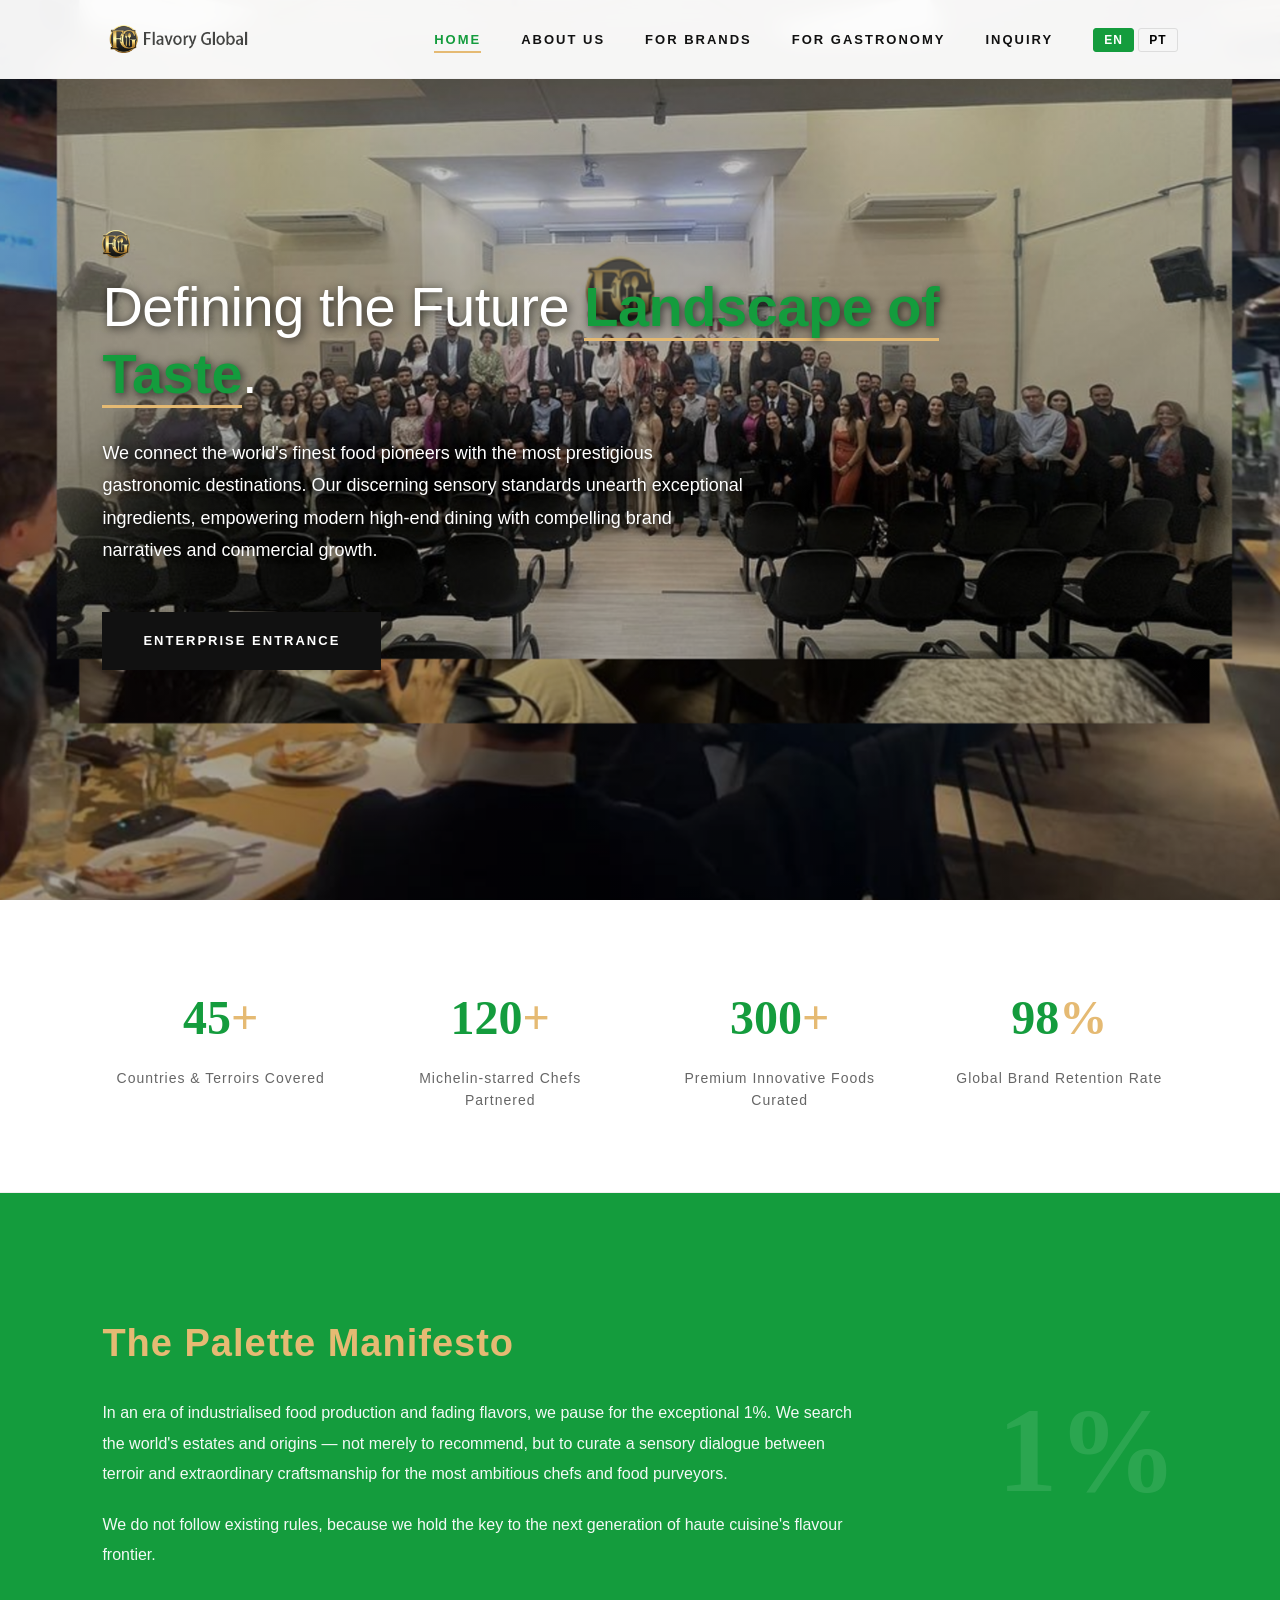
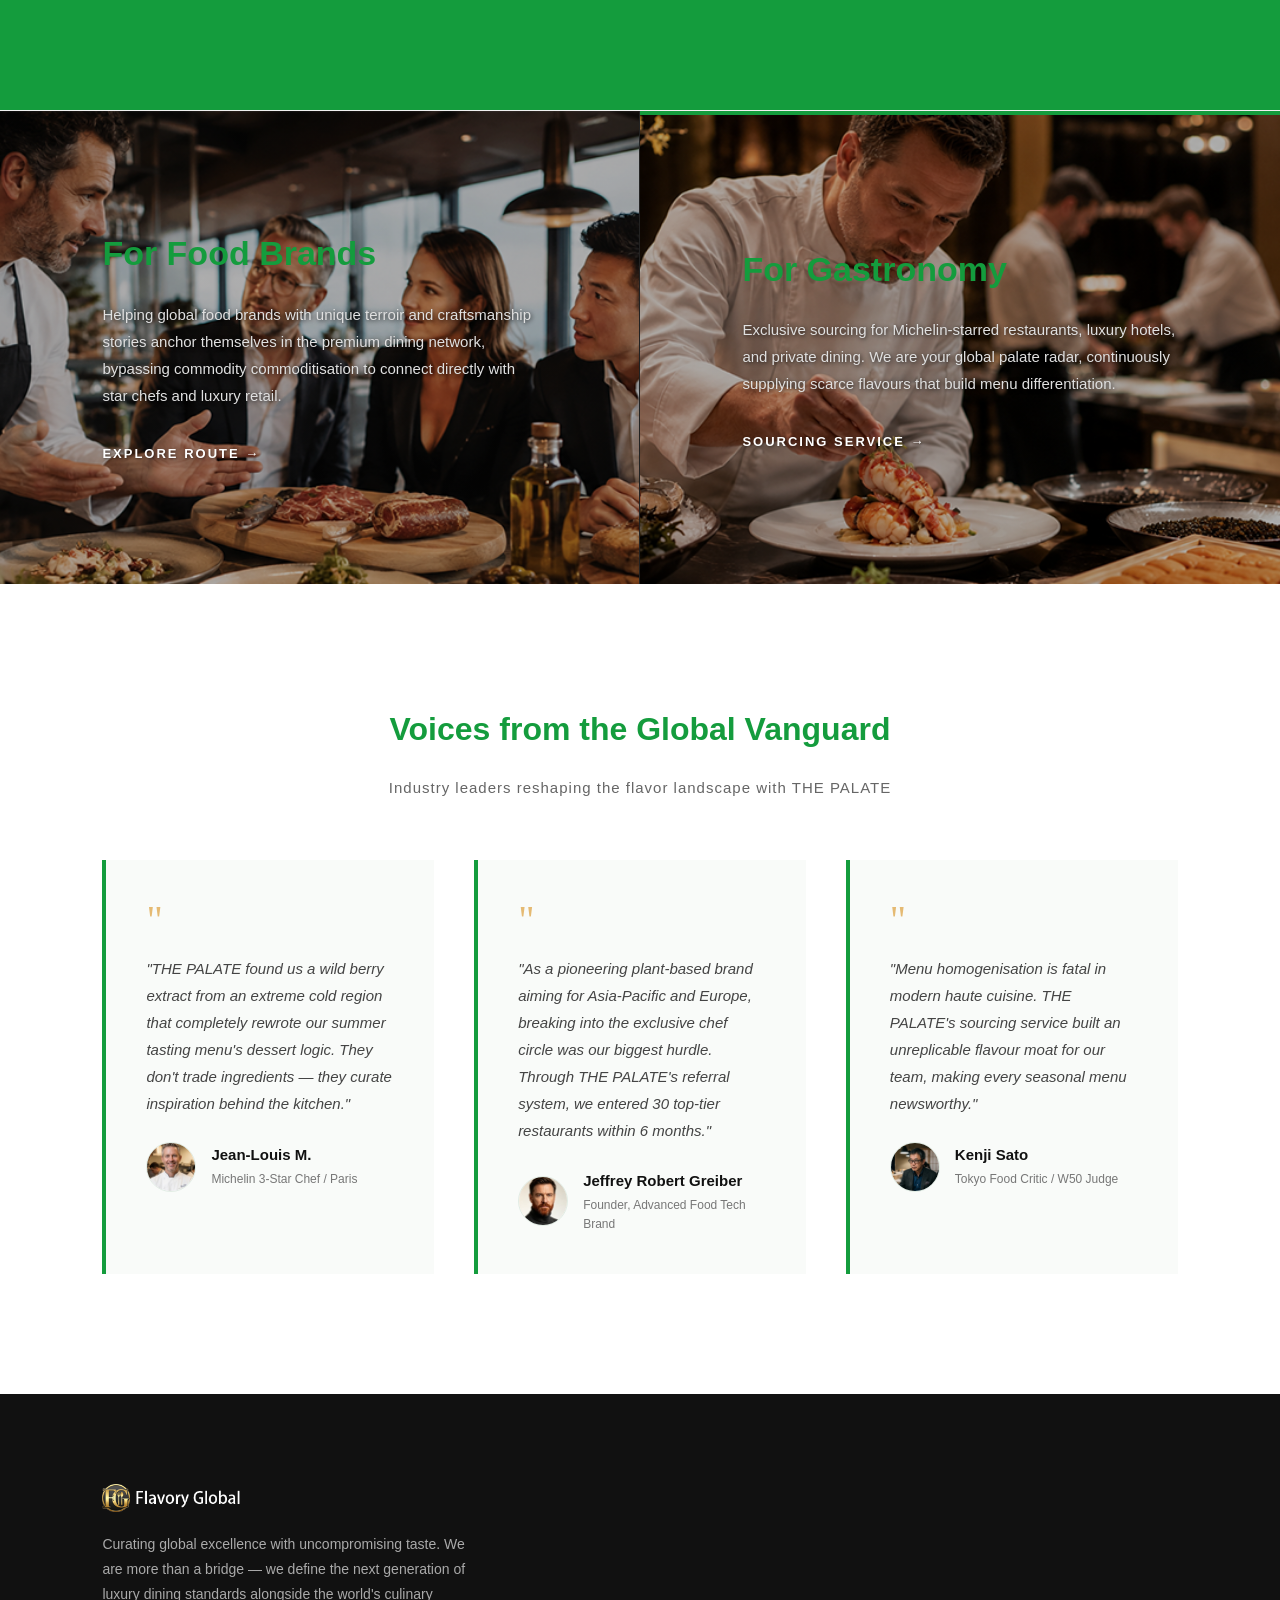
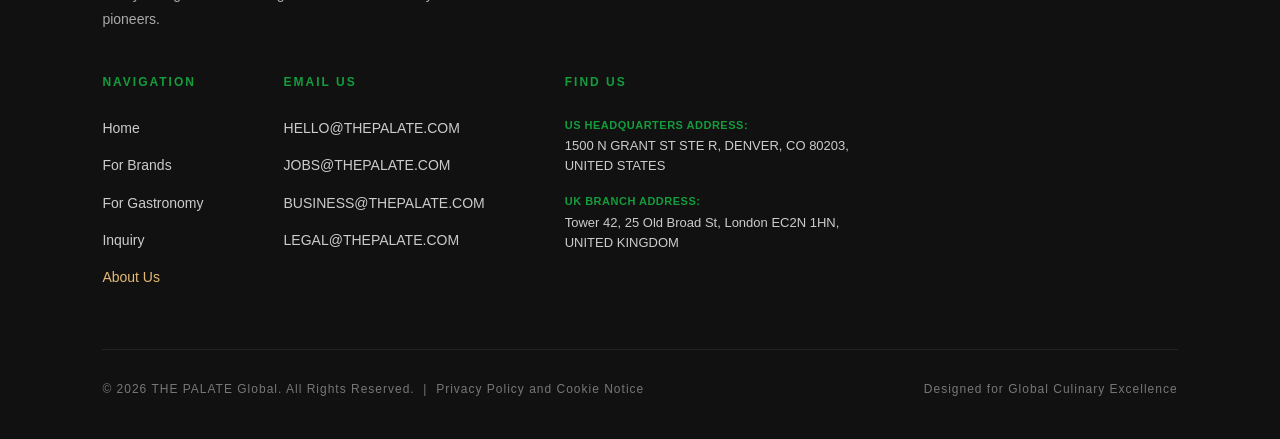
==== commit 6f1afba3: "fix: add id to all HTML elements across all pages" ====
--- a/index.html
+++ b/index.html
@@ -1,10 +1,11 @@
 <!DOCTYPE html>
+
 <html lang="en">
 <head>
-    <meta charset="UTF-8">
-    <meta name="viewport" content="width=device-width, initial-scale=1.0">
-    <title>THE PALATE | Global Food Curator</title>
-    <style>
+<meta charset="utf-8"/>
+<meta content="width=device-width, initial-scale=1.0" name="viewport"/>
+<title>THE PALATE | Global Food Curator</title>
+<style>
         * { margin: 0; padding: 0; box-sizing: border-box; }
         body { font-family: -apple-system, BlinkMacSystemFont, "Segoe UI", Roboto, "Helvetica Neue", Arial, sans-serif; background-color: #ffffff; color: #111111; line-height: 1.6; overflow-x: hidden; }
         a { text-decoration: none; color: inherit; transition: all 0.3s ease; }
@@ -118,180 +119,169 @@
         }
         @keyframes fadeIn { from { opacity: 0; transform: translateY(15px); } to { opacity: 1; transform: translateY(0); } }
     </style>
-    <link rel="stylesheet" href="css/components.css">
+<link href="css/components.css" rel="stylesheet"/>
 </head>
 <body>
-
-    <site-header></site-header>
-
-    <section class="hero hero-banner" id="index_hero">
-        <div class="hero-content" id="index_hero-content">
-            <img class="badge" src="images/badge.png" alt="THE PALATE Badge" id="index_badge">
-            <h1 id="index_hero-title">
-                <span class="lang-en" id="index_hero-title-en">Defining the Future <b id="index_hero-title-bold">Landscape of Taste</b>.</span>
-                <span class="lang-pt" hidden id="index_hero-title-pt">Definindo o Futuro da <b id="index_hero-title-bold-pt">Paisagem do Sabor</b>.</span>
-            </h1>
-            <p id="index_hero-desc">
-                <span class="lang-en" id="index_hero-desc-en">We connect the world's finest food pioneers with the most prestigious gastronomic destinations. Our discerning sensory standards unearth exceptional ingredients, empowering modern high-end dining with compelling brand narratives and commercial growth.</span>
-                <span class="lang-pt" hidden id="index_hero-desc-pt">Conectamos os melhores produtores de alimentos do mundo aos destinos gastronomicos mais prestigiados. Nossos rigorosos padroes sensoriais revelam ingredientes excepcionais, impulsionando a alta gastronomia com narrativas de marca marcantes e crescimento comercial.</span>
-            </p>
-            <a href="inquiry.html" class="cta-btn" id="index_cta-btn">
-                <span class="lang-en" id="index_cta-en">Enterprise Entrance</span>
-                <span class="lang-pt" hidden id="index_cta-pt">Acesso Corporativo</span>
-            </a>
-        </div>
-    </section>
-
-    <section class="stats-section" id="index_stats">
-        <div class="stat-card" id="index_stat-card-1">
-            <div class="stat-num" id="index_stat-num-1">45<span id="index_stat-plus-1">+</span></div>
-            <div class="stat-label" id="index_stat-label-1">
-                <span class="lang-en" id="index_stat-label-1-en">Countries & Terroirs Covered</span>
-                <span class="lang-pt" hidden id="index_stat-label-1-pt">Paises & Territorios Atendidos</span>
-            </div>
-        </div>
-        <div class="stat-card" id="index_stat-card-2">
-            <div class="stat-num" id="index_stat-num-2">120<span id="index_stat-plus-2">+</span></div>
-            <div class="stat-label" id="index_stat-label-2">
-                <span class="lang-en" id="index_stat-label-2-en">Michelin-starred Chefs Partnered</span>
-                <span class="lang-pt" hidden id="index_stat-label-2-pt">Chefs Estrelados em Parceria</span>
-            </div>
-        </div>
-        <div class="stat-card" id="index_stat-card-3">
-            <div class="stat-num" id="index_stat-num-3">300<span id="index_stat-plus-3">+</span></div>
-            <div class="stat-label" id="index_stat-label-3">
-                <span class="lang-en" id="index_stat-label-3-en">Premium Innovative Foods Curated</span>
-                <span class="lang-pt" hidden id="index_stat-label-3-pt">Alimentos Inovadores Selecionados</span>
-            </div>
-        </div>
-        <div class="stat-card" id="index_stat-card-4">
-            <div class="stat-num" id="index_stat-num-4">98<span id="index_stat-percent-4">%</span></div>
-            <div class="stat-label" id="index_stat-label-4">
-                <span class="lang-en" id="index_stat-label-4-en">Global Brand Retention Rate</span>
-                <span class="lang-pt" hidden id="index_stat-label-4-pt">Taxa de Retencao Global</span>
-            </div>
-        </div>
-    </section>
-
-    <section class="manifesto-banner" id="index_manifesto">
-        <div class="manifesto-text" id="index_manifesto-text">
-            <h2 id="index_manifesto-title">
-                <span class="lang-en" id="index_manifesto-title-en">The Palette Manifesto</span>
-                <span class="lang-pt" hidden id="index_manifesto-title-pt">O Manifesto do Paladar</span>
-            </h2>
-            <p id="index_manifesto-p1">
-                <span class="lang-en" id="index_manifesto-p1-en">In an era of industrialised food production and fading flavors, we pause for the exceptional 1%. We search the world's estates and origins — not merely to recommend, but to curate a sensory dialogue between terroir and extraordinary craftsmanship for the most ambitious chefs and food purveyors.</span>
-                <span class="lang-pt" hidden id="index_manifesto-p1-pt">Numa era de producao industrializada e sabores enfraquecidos, paramos para o 1% excepcional. Percorremos fazendas e origens do mundo — nao apenas para recomendar, mas para curar um dialogo sensorial entre terroir e artesanato extraordinario para os chefs mais ambiciosos.</span>
-            </p>
-            <p id="index_manifesto-p2">
-                <span class="lang-en" id="index_manifesto-p2-en">We do not follow existing rules, because we hold the key to the next generation of haute cuisine's flavour frontier.</span>
-                <span class="lang-pt" hidden id="index_manifesto-p2-pt">Nao seguimos regras existentes, pois possuimos a chave para a proxima geracao da fronteira de sabores da alta gastronomia.</span>
-            </p>
-        </div>
-        <div class="manifesto-accent" id="index_manifesto-accent">1%</div>
-    </section>
-
-    <section class="split-section" id="index_split-section">
-        <div class="split-card" id="index_split-card-1">
-            <h2 id="index_split-h2-1">
-                <span class="lang-en" id="index_split-h2-1-en">For Food <span id="index_split-h2-1-highlight">Brands</span></span>
-                <span class="lang-pt" hidden id="index_split-h2-1-pt">Para <span id="index_split-h2-1-highlight-pt">Marcas</span> Alimenticias</span>
-            </h2>
-            <p id="index_split-p-1">
-                <span class="lang-en" id="index_split-p1-en">Helping global food brands with unique terroir and craftsmanship stories anchor themselves in the premium dining network, bypassing commodity commoditisation to connect directly with star chefs and luxury retail.</span>
-                <span class="lang-pt" hidden id="index_split-p1-pt">Ajudamos marcas alimenticias globais com historias unicas de terroir a se posicionarem na rede gastronomica premium, conectando-se diretamente com chefs estrelados e varejo de luxo.</span>
-            </p>
-            <a href="brands.html" class="arrow-link" id="index_split-link-1">
-                <span class="lang-en" id="index_split-link-1-en">Explore Route →</span>
-                <span class="lang-pt" hidden id="index_split-link-1-pt">Explorar Rota →</span>
-            </a>
-        </div>
-        <div class="split-card" id="index_split-card-2">
-            <h2 id="index_split-h2-2">
-                <span class="lang-en" id="index_split-h2-2-en">For <span style="color:#149C3D;" id="index_split-h2-2-highlight">Gastronomy</span></span>
-                <span class="lang-pt" hidden id="index_split-h2-2-pt">Para a <span style="color:#149C3D;" id="index_split-h2-2-highlight-pt">Gastronomia</span></span>
-            </h2>
-            <p id="index_split-p-2">
-                <span class="lang-en" id="index_split-p2-en">Exclusive sourcing for Michelin-starred restaurants, luxury hotels, and private dining. We are your global palate radar, continuously supplying scarce flavours that build menu differentiation.</span>
-                <span class="lang-pt" hidden id="index_split-p2-pt">Fornecimento exclusivo para restaurantes estrelados, hoteis de luxo e jantares privados. Somos seu radar global de paladar, fornecendo continuamente sabores raros que constroem diferenciacao de menu.</span>
-            </p>
-            <a href="gastronomy.html" class="arrow-link" id="index_split-link-2">
-                <span class="lang-en" id="index_split-link-2-en">Sourcing Service →</span>
-                <span class="lang-pt" hidden id="index_split-link-2-pt">Servico de Fornecimento →</span>
-            </a>
-        </div>
-    </section>
-
-    <section class="reviews-section" id="index_reviews">
-        <h3 class="section-title" id="index_reviews-title">
-            <span class="lang-en" id="index_reviews-title-en">Voices from the <span id="index_reviews-title-highlight">Global Vanguard</span></span>
-            <span class="lang-pt" hidden id="index_reviews-title-pt">Vozes da <span id="index_reviews-title-highlight-pt">Vanguarda Global</span></span>
-        </h3>
-        <p class="section-subtitle" id="index_reviews-subtitle">
-            <span class="lang-en" id="index_reviews-sub-en">Industry leaders reshaping the flavor landscape with THE PALATE</span>
-            <span class="lang-pt" hidden id="index_reviews-sub-pt">Lideres do setor transformando o cenario de sabores com a THE PALATE</span>
-        </p>
-        
-        <div class="reviews-grid" id="index_reviews-grid">
-            <div class="review-card" id="index_review-card-1">
-                <span class="quote-icon" id="index_quote-1">"</span>
-                <p class="review-text" id="index_review-text-1">
-                    <span class="lang-en" id="index_review-1-en">"THE PALATE found us a wild berry extract from an extreme cold region that completely rewrote our summer tasting menu's dessert logic. They don't trade ingredients — they curate inspiration behind the kitchen."</span>
-                    <span class="lang-pt" hidden id="index_review-1-pt">"A THE PALATE encontrou um extrato de frutas silvestres de uma regiao de frio extremo que reescreveu completamente a logica da sobremesa do nosso menu de verao. Eles nao comercializam ingredientes — eles curam a inspiracao por tras da cozinha."</span>
-                </p>
-                <div class="review-author" id="index_review-author-1">
-                    <img class="author-avatar-img" src="images/home-avatar-chef-v1.jpg" alt="Chef Jean-Louis M." id="index_avatar-chef">
-                    <div class="author-info" id="index_author-info-1">
-                        <h5 id="index_author-name-1">Jean-Louis M.</h5>
-                        <p id="index_author-role-1">
-                            <span class="lang-en" id="index_author-role-1-en">Michelin 3-Star Chef / Paris</span>
-                            <span class="lang-pt" hidden id="index_author-role-1-pt">Chef 3 Estrelas Michelin / Paris</span>
-                        </p>
-                    </div>
-                </div>
-            </div>
-            
-            <div class="review-card" id="index_review-card-2">
-                <span class="quote-icon" id="index_quote-2">"</span>
-                <p class="review-text" id="index_review-text-2">
-                    <span class="lang-en" id="index_review-2-en">"As a pioneering plant-based brand aiming for Asia-Pacific and Europe, breaking into the exclusive chef circle was our biggest hurdle. Through THE PALATE's referral system, we entered 30 top-tier restaurants within 6 months."</span>
-                    <span class="lang-pt" hidden id="index_review-2-pt">"Como uma marca pioneira de base vegetal com destino a Asia-Pacifico e Europa, entrar no circulo exclusivo de chefs era nosso maior desafio. Atraves do sistema de indicacao da THE PALATE, entramos em 30 restaurantes de alto nivel em 6 meses."</span>
-                </p>
-                <div class="review-author" id="index_review-author-2">
-                    <img class="author-avatar-img" src="images/home-avatar-ceo-v1.jpg" alt="CEO Jeffrey Robert Greiber" id="index_avatar-ceo">
-                    <div class="author-info" id="index_author-info-2">
-                        <h5 id="index_author-name-2">Jeffrey Robert Greiber</h5>
-                        <p id="index_author-role-2">
-                            <span class="lang-en" id="index_author-role-2-en">Founder, Advanced Food Tech Brand</span>
-                            <span class="lang-pt" hidden id="index_author-role-2-pt">Fundadora, Marca de Tecnologia Alimentar</span>
-                        </p>
-                    </div>
-                </div>
-            </div>
-            
-            <div class="review-card" id="index_review-card-3">
-                <span class="quote-icon" id="index_quote-3">"</span>
-                <p class="review-text" id="index_review-text-3">
-                    <span class="lang-en" id="index_review-3-en">"Menu homogenisation is fatal in modern haute cuisine. THE PALATE's sourcing service built an unreplicable flavour moat for our team, making every seasonal menu newsworthy."</span>
-                    <span class="lang-pt" hidden id="index_review-3-pt">"A homogeneizacao de menus e fatal na alta gastronomia moderna. O servico de fornecimento da THE PALATE construiu um fosso de sabor inimitavel para nossa equipe, tornando cada menu sazonal digno de nota."</span>
-                </p>
-                <div class="review-author" id="index_review-author-3">
-                    <img class="author-avatar-img" src="images/home-avatar-critic-v1.jpg" alt="Kenji Sato" id="index_avatar-critic">
-                    <div class="author-info" id="index_author-info-3">
-                        <h5 id="index_author-name-3">Kenji Sato</h5>
-                        <p id="index_author-role-3">
-                            <span class="lang-en" id="index_author-role-3-en">Tokyo Food Critic / W50 Judge</span>
-                            <span class="lang-pt" hidden id="index_author-role-3-pt">Critico Gastronomico / Jurado W50</span>
-                        </p>
-                    </div>
-                </div>
-            </div>
-        </div>
-    </section>
-
-    <site-footer></site-footer>
-
-    <script src="js/i18n.js"></script>
-    <script src="js/components.js"></script>
+<site-header id="index_site-header"></site-header>
+<section class="hero hero-banner" id="index_hero">
+<div class="hero-content" id="index_hero-content">
+<img alt="THE PALATE Badge" class="badge" id="index_badge" src="images/badge.png"/>
+<h1 id="index_hero-title">
+<span class="lang-en" id="index_hero-title-en">Defining the Future <b id="index_hero-title-bold">Landscape of Taste</b>.</span>
+<span class="lang-pt" hidden="" id="index_hero-title-pt">Definindo o Futuro da <b id="index_hero-title-bold-pt">Paisagem do Sabor</b>.</span>
+</h1>
+<p id="index_hero-desc">
+<span class="lang-en" id="index_hero-desc-en">We connect the world's finest food pioneers with the most prestigious gastronomic destinations. Our discerning sensory standards unearth exceptional ingredients, empowering modern high-end dining with compelling brand narratives and commercial growth.</span>
+<span class="lang-pt" hidden="" id="index_hero-desc-pt">Conectamos os melhores produtores de alimentos do mundo aos destinos gastronomicos mais prestigiados. Nossos rigorosos padroes sensoriais revelam ingredientes excepcionais, impulsionando a alta gastronomia com narrativas de marca marcantes e crescimento comercial.</span>
+</p>
+<a class="cta-btn" href="inquiry.html" id="index_cta-btn">
+<span class="lang-en" id="index_cta-en">Enterprise Entrance</span>
+<span class="lang-pt" hidden="" id="index_cta-pt">Acesso Corporativo</span>
+</a>
+</div>
+</section>
+<section class="stats-section" id="index_stats">
+<div class="stat-card" id="index_stat-card-1">
+<div class="stat-num" id="index_stat-num-1">45<span id="index_stat-plus-1">+</span></div>
+<div class="stat-label" id="index_stat-label-1">
+<span class="lang-en" id="index_stat-label-1-en">Countries &amp; Terroirs Covered</span>
+<span class="lang-pt" hidden="" id="index_stat-label-1-pt">Paises &amp; Territorios Atendidos</span>
+</div>
+</div>
+<div class="stat-card" id="index_stat-card-2">
+<div class="stat-num" id="index_stat-num-2">120<span id="index_stat-plus-2">+</span></div>
+<div class="stat-label" id="index_stat-label-2">
+<span class="lang-en" id="index_stat-label-2-en">Michelin-starred Chefs Partnered</span>
+<span class="lang-pt" hidden="" id="index_stat-label-2-pt">Chefs Estrelados em Parceria</span>
+</div>
+</div>
+<div class="stat-card" id="index_stat-card-3">
+<div class="stat-num" id="index_stat-num-3">300<span id="index_stat-plus-3">+</span></div>
+<div class="stat-label" id="index_stat-label-3">
+<span class="lang-en" id="index_stat-label-3-en">Premium Innovative Foods Curated</span>
+<span class="lang-pt" hidden="" id="index_stat-label-3-pt">Alimentos Inovadores Selecionados</span>
+</div>
+</div>
+<div class="stat-card" id="index_stat-card-4">
+<div class="stat-num" id="index_stat-num-4">98<span id="index_stat-percent-4">%</span></div>
+<div class="stat-label" id="index_stat-label-4">
+<span class="lang-en" id="index_stat-label-4-en">Global Brand Retention Rate</span>
+<span class="lang-pt" hidden="" id="index_stat-label-4-pt">Taxa de Retencao Global</span>
+</div>
+</div>
+</section>
+<section class="manifesto-banner" id="index_manifesto">
+<div class="manifesto-text" id="index_manifesto-text">
+<h2 id="index_manifesto-title">
+<span class="lang-en" id="index_manifesto-title-en">The Palette Manifesto</span>
+<span class="lang-pt" hidden="" id="index_manifesto-title-pt">O Manifesto do Paladar</span>
+</h2>
+<p id="index_manifesto-p1">
+<span class="lang-en" id="index_manifesto-p1-en">In an era of industrialised food production and fading flavors, we pause for the exceptional 1%. We search the world's estates and origins — not merely to recommend, but to curate a sensory dialogue between terroir and extraordinary craftsmanship for the most ambitious chefs and food purveyors.</span>
+<span class="lang-pt" hidden="" id="index_manifesto-p1-pt">Numa era de producao industrializada e sabores enfraquecidos, paramos para o 1% excepcional. Percorremos fazendas e origens do mundo — nao apenas para recomendar, mas para curar um dialogo sensorial entre terroir e artesanato extraordinario para os chefs mais ambiciosos.</span>
+</p>
+<p id="index_manifesto-p2">
+<span class="lang-en" id="index_manifesto-p2-en">We do not follow existing rules, because we hold the key to the next generation of haute cuisine's flavour frontier.</span>
+<span class="lang-pt" hidden="" id="index_manifesto-p2-pt">Nao seguimos regras existentes, pois possuimos a chave para a proxima geracao da fronteira de sabores da alta gastronomia.</span>
+</p>
+</div>
+<div class="manifesto-accent" id="index_manifesto-accent">1%</div>
+</section>
+<section class="split-section" id="index_split-section">
+<div class="split-card" id="index_split-card-1">
+<h2 id="index_split-h2-1">
+<span class="lang-en" id="index_split-h2-1-en">For Food <span id="index_split-h2-1-highlight">Brands</span></span>
+<span class="lang-pt" hidden="" id="index_split-h2-1-pt">Para <span id="index_split-h2-1-highlight-pt">Marcas</span> Alimenticias</span>
+</h2>
+<p id="index_split-p-1">
+<span class="lang-en" id="index_split-p1-en">Helping global food brands with unique terroir and craftsmanship stories anchor themselves in the premium dining network, bypassing commodity commoditisation to connect directly with star chefs and luxury retail.</span>
+<span class="lang-pt" hidden="" id="index_split-p1-pt">Ajudamos marcas alimenticias globais com historias unicas de terroir a se posicionarem na rede gastronomica premium, conectando-se diretamente com chefs estrelados e varejo de luxo.</span>
+</p>
+<a class="arrow-link" href="brands.html" id="index_split-link-1">
+<span class="lang-en" id="index_split-link-1-en">Explore Route →</span>
+<span class="lang-pt" hidden="" id="index_split-link-1-pt">Explorar Rota →</span>
+</a>
+</div>
+<div class="split-card" id="index_split-card-2">
+<h2 id="index_split-h2-2">
+<span class="lang-en" id="index_split-h2-2-en">For <span id="index_split-h2-2-highlight" style="color:#149C3D;">Gastronomy</span></span>
+<span class="lang-pt" hidden="" id="index_split-h2-2-pt">Para a <span id="index_split-h2-2-highlight-pt" style="color:#149C3D;">Gastronomia</span></span>
+</h2>
+<p id="index_split-p-2">
+<span class="lang-en" id="index_split-p2-en">Exclusive sourcing for Michelin-starred restaurants, luxury hotels, and private dining. We are your global palate radar, continuously supplying scarce flavours that build menu differentiation.</span>
+<span class="lang-pt" hidden="" id="index_split-p2-pt">Fornecimento exclusivo para restaurantes estrelados, hoteis de luxo e jantares privados. Somos seu radar global de paladar, fornecendo continuamente sabores raros que constroem diferenciacao de menu.</span>
+</p>
+<a class="arrow-link" href="gastronomy.html" id="index_split-link-2">
+<span class="lang-en" id="index_split-link-2-en">Sourcing Service →</span>
+<span class="lang-pt" hidden="" id="index_split-link-2-pt">Servico de Fornecimento →</span>
+</a>
+</div>
+</section>
+<section class="reviews-section" id="index_reviews">
+<h3 class="section-title" id="index_reviews-title">
+<span class="lang-en" id="index_reviews-title-en">Voices from the <span id="index_reviews-title-highlight">Global Vanguard</span></span>
+<span class="lang-pt" hidden="" id="index_reviews-title-pt">Vozes da <span id="index_reviews-title-highlight-pt">Vanguarda Global</span></span>
+</h3>
+<p class="section-subtitle" id="index_reviews-subtitle">
+<span class="lang-en" id="index_reviews-sub-en">Industry leaders reshaping the flavor landscape with THE PALATE</span>
+<span class="lang-pt" hidden="" id="index_reviews-sub-pt">Lideres do setor transformando o cenario de sabores com a THE PALATE</span>
+</p>
+<div class="reviews-grid" id="index_reviews-grid">
+<div class="review-card" id="index_review-card-1">
+<span class="quote-icon" id="index_quote-1">"</span>
+<p class="review-text" id="index_review-text-1">
+<span class="lang-en" id="index_review-1-en">"THE PALATE found us a wild berry extract from an extreme cold region that completely rewrote our summer tasting menu's dessert logic. They don't trade ingredients — they curate inspiration behind the kitchen."</span>
+<span class="lang-pt" hidden="" id="index_review-1-pt">"A THE PALATE encontrou um extrato de frutas silvestres de uma regiao de frio extremo que reescreveu completamente a logica da sobremesa do nosso menu de verao. Eles nao comercializam ingredientes — eles curam a inspiracao por tras da cozinha."</span>
+</p>
+<div class="review-author" id="index_review-author-1">
+<img alt="Chef Jean-Louis M." class="author-avatar-img" id="index_avatar-chef" src="images/home-avatar-chef-v1.jpg"/>
+<div class="author-info" id="index_author-info-1">
+<h5 id="index_author-name-1">Jean-Louis M.</h5>
+<p id="index_author-role-1">
+<span class="lang-en" id="index_author-role-1-en">Michelin 3-Star Chef / Paris</span>
+<span class="lang-pt" hidden="" id="index_author-role-1-pt">Chef 3 Estrelas Michelin / Paris</span>
+</p>
+</div>
+</div>
+</div>
+<div class="review-card" id="index_review-card-2">
+<span class="quote-icon" id="index_quote-2">"</span>
+<p class="review-text" id="index_review-text-2">
+<span class="lang-en" id="index_review-2-en">"As a pioneering plant-based brand aiming for Asia-Pacific and Europe, breaking into the exclusive chef circle was our biggest hurdle. Through THE PALATE's referral system, we entered 30 top-tier restaurants within 6 months."</span>
+<span class="lang-pt" hidden="" id="index_review-2-pt">"Como uma marca pioneira de base vegetal com destino a Asia-Pacifico e Europa, entrar no circulo exclusivo de chefs era nosso maior desafio. Atraves do sistema de indicacao da THE PALATE, entramos em 30 restaurantes de alto nivel em 6 meses."</span>
+</p>
+<div class="review-author" id="index_review-author-2">
+<img alt="CEO Jeffrey Robert Greiber" class="author-avatar-img" id="index_avatar-ceo" src="images/home-avatar-ceo-v1.jpg"/>
+<div class="author-info" id="index_author-info-2">
+<h5 id="index_author-name-2">Jeffrey Robert Greiber</h5>
+<p id="index_author-role-2">
+<span class="lang-en" id="index_author-role-2-en">Founder, Advanced Food Tech Brand</span>
+<span class="lang-pt" hidden="" id="index_author-role-2-pt">Fundadora, Marca de Tecnologia Alimentar</span>
+</p>
+</div>
+</div>
+</div>
+<div class="review-card" id="index_review-card-3">
+<span class="quote-icon" id="index_quote-3">"</span>
+<p class="review-text" id="index_review-text-3">
+<span class="lang-en" id="index_review-3-en">"Menu homogenisation is fatal in modern haute cuisine. THE PALATE's sourcing service built an unreplicable flavour moat for our team, making every seasonal menu newsworthy."</span>
+<span class="lang-pt" hidden="" id="index_review-3-pt">"A homogeneizacao de menus e fatal na alta gastronomia moderna. O servico de fornecimento da THE PALATE construiu um fosso de sabor inimitavel para nossa equipe, tornando cada menu sazonal digno de nota."</span>
+</p>
+<div class="review-author" id="index_review-author-3">
+<img alt="Kenji Sato" class="author-avatar-img" id="index_avatar-critic" src="images/home-avatar-critic-v1.jpg"/>
+<div class="author-info" id="index_author-info-3">
+<h5 id="index_author-name-3">Kenji Sato</h5>
+<p id="index_author-role-3">
+<span class="lang-en" id="index_author-role-3-en">Tokyo Food Critic / W50 Judge</span>
+<span class="lang-pt" hidden="" id="index_author-role-3-pt">Critico Gastronomico / Jurado W50</span>
+</p>
+</div>
+</div>
+</div>
+</div>
+</section>
+<site-footer id="index_site-footer"></site-footer>
+<script src="js/i18n.js"></script>
+<script src="js/components.js"></script>
 </body>
 </html>
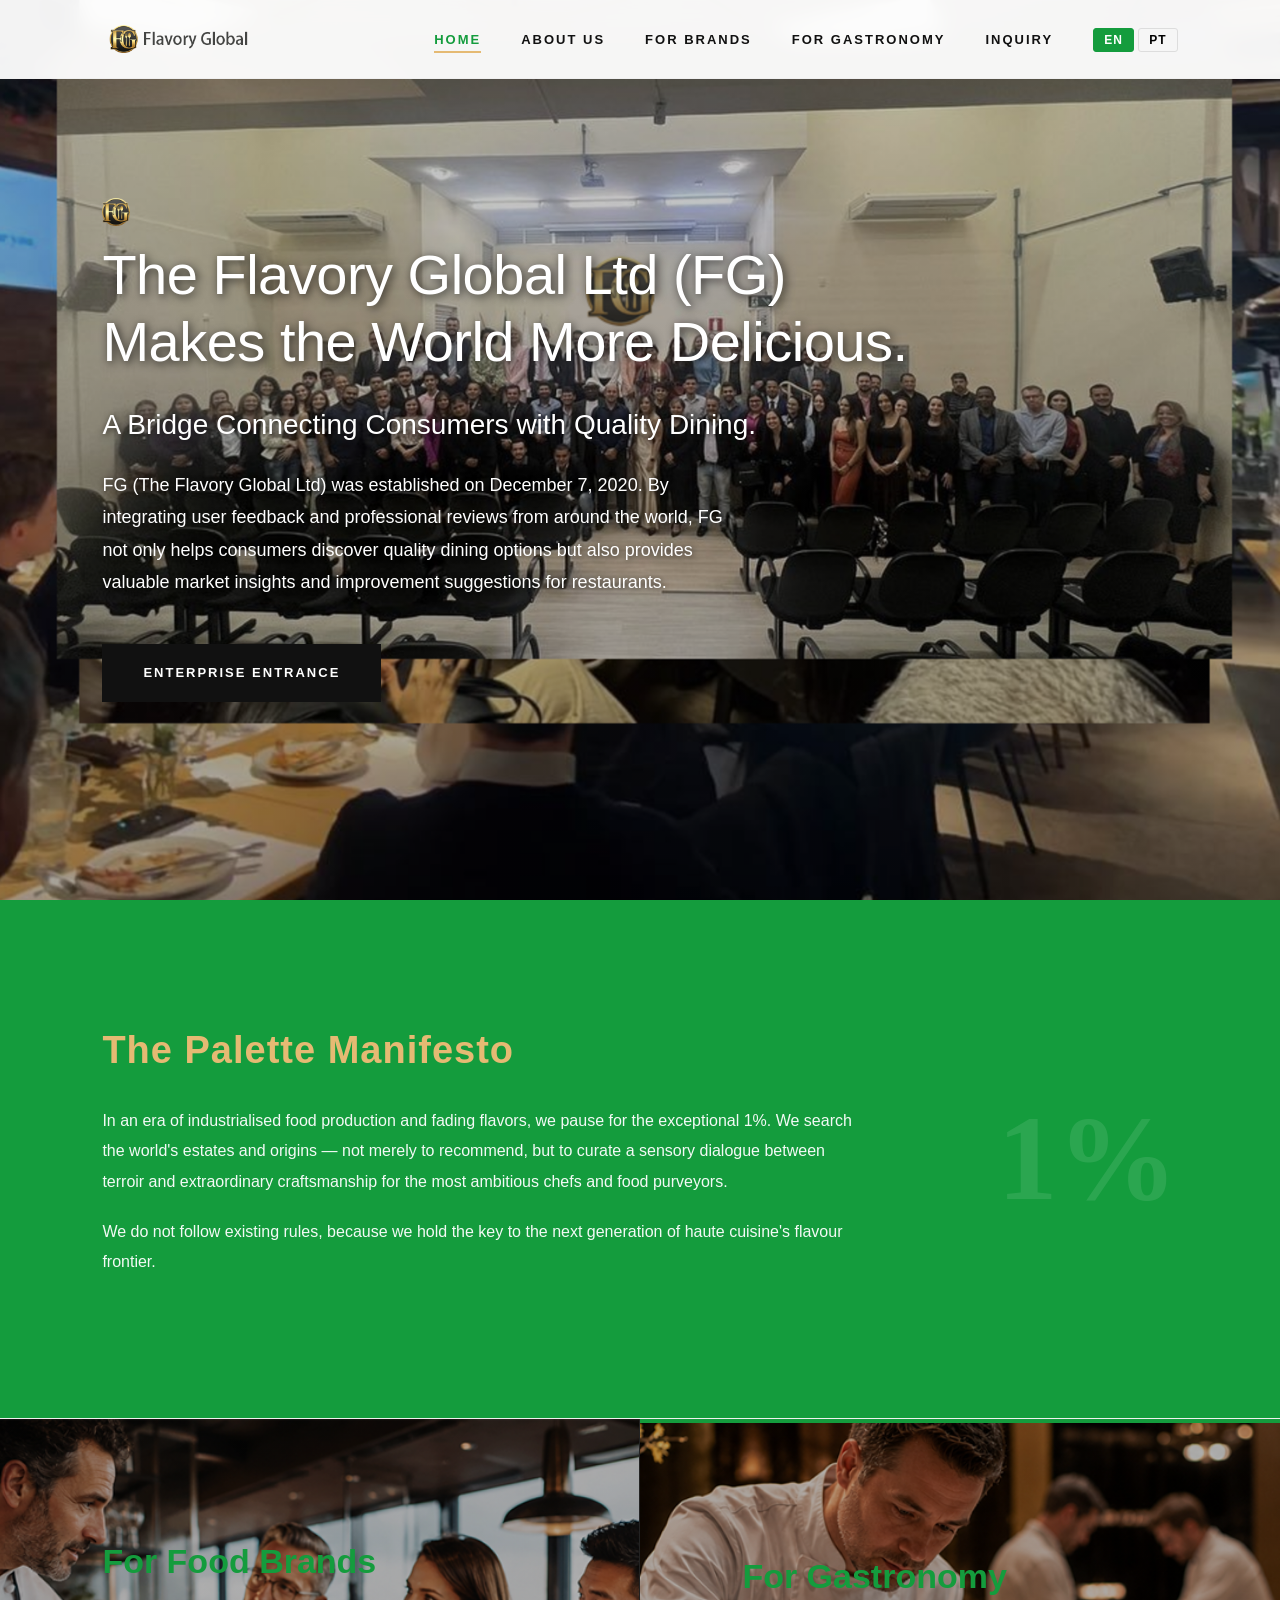
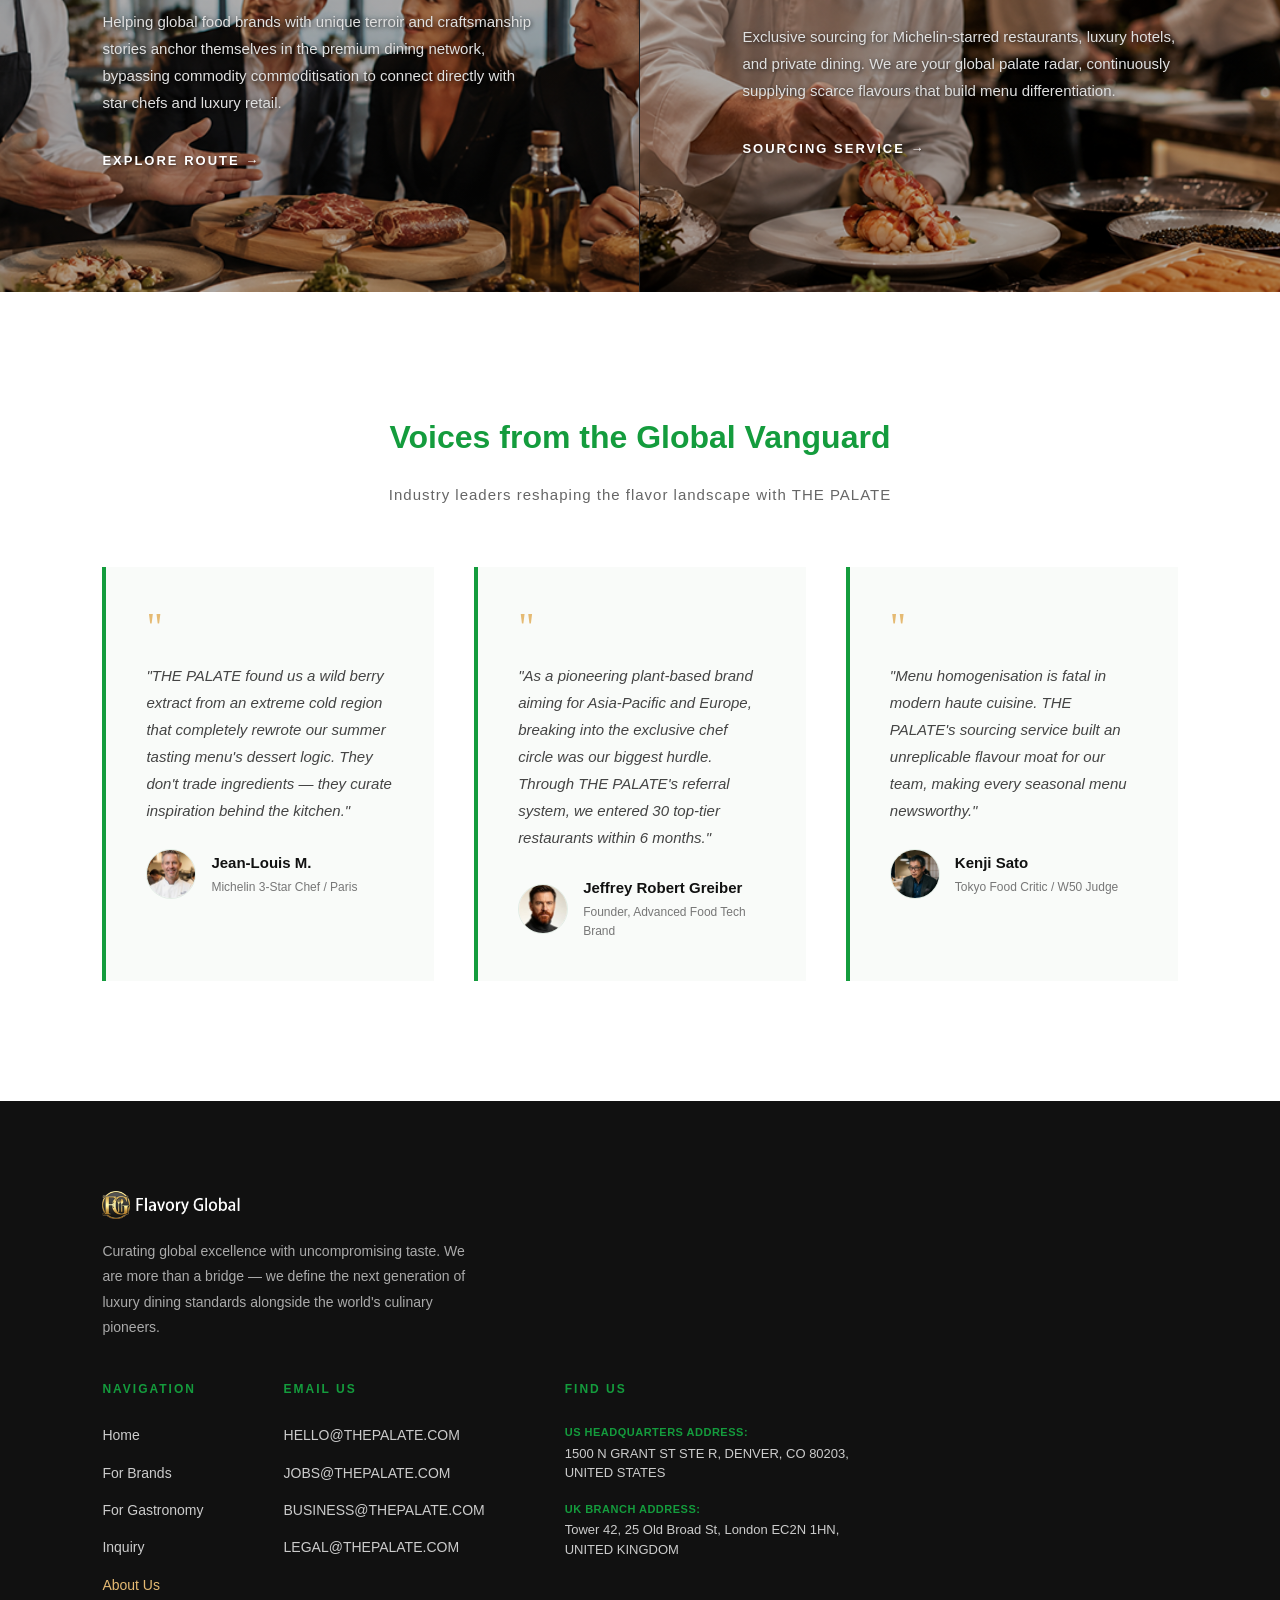
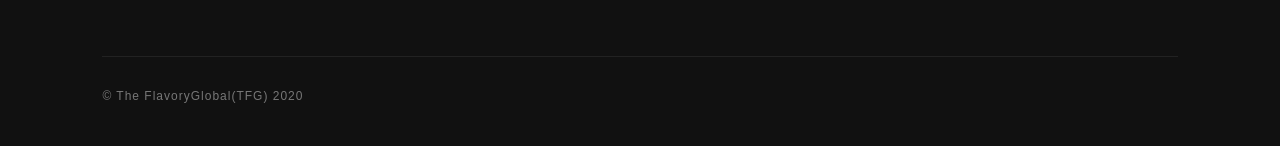
==== commit d0744c58: "feat: update hero content, hide stats & HQ, add i18n, improve mobile responsive" ====
--- a/index.html
+++ b/index.html
@@ -32,6 +32,14 @@
             text-shadow: 2px 2px 10px rgba(0, 0, 0, 0.75); 
         }
         .hero h1 b { font-weight: 800; color: #149C3D; border-bottom: 3px solid #E5BA73; }
+        .hero h2 {
+            font-size: 28px;
+            font-weight: 400;
+            color: #ffffff;
+            margin-bottom: 25px;
+            line-height: 1.4;
+            text-shadow: 1px 1px 6px rgba(0, 0, 0, 0.7);
+        }
         .hero p { 
             font-size: 18px; 
             color: #ffffff; 
@@ -99,7 +107,8 @@
         .author-info p { font-size: 12px; color: #777777; }
 
         @media (max-width: 960px) {
-            .hero h1 { font-size: 42px; }
+            .hero h1 { font-size: 36px; }
+            .hero h2 { font-size: 22px; }
             .split-card { padding: 80px 5%; }
             .reviews-grid { grid-template-columns: repeat(2, 1fr); }
             .manifesto-banner { flex-direction: column; text-align: center; padding: 80px 5%; }
@@ -107,8 +116,10 @@
         }
         @media (max-width: 720px) {
             .hero-banner { padding-top: 80px; }
-            .hero h1 { font-size: 36px; }
-            .hero p { font-size: 16px; }
+            .hero h1 { font-size: 30px; }
+            .hero h2 { font-size: 20px; }
+            .hero p { font-size: 15px; }
+            .badge { height: 20px; margin-bottom: 10px; }
             .stats-section { flex-direction: column; gap: 40px; padding: 60px 5%; }
             .stat-card { width: 100%; }
             .split-section { flex-direction: column; }
@@ -127,12 +138,16 @@
 <div class="hero-content" id="index_hero-content">
 <img alt="THE PALATE Badge" class="badge" id="index_badge" src="images/badge.png"/>
 <h1 id="index_hero-title">
-<span class="lang-en" id="index_hero-title-en">Defining the Future <b id="index_hero-title-bold">Landscape of Taste</b>.</span>
-<span class="lang-pt" hidden="" id="index_hero-title-pt">Definindo o Futuro da <b id="index_hero-title-bold-pt">Paisagem do Sabor</b>.</span>
+<span class="lang-en" id="index_hero-title-en">The Flavory Global Ltd (FG) Makes the World More Delicious.</span>
+<span class="lang-pt" hidden="" id="index_hero-title-pt">The Flavory Global Ltd (FG) Torna o Mundo Mais Saboroso.</span>
 </h1>
+<h2 id="index_hero-subtitle">
+<span class="lang-en" id="index_hero-subtitle-en">A Bridge Connecting Consumers with Quality Dining.</span>
+<span class="lang-pt" hidden="" id="index_hero-subtitle-pt">Uma Ponte Conectando Consumidores a Gastronomia de Qualidade.</span>
+</h2>
 <p id="index_hero-desc">
-<span class="lang-en" id="index_hero-desc-en">We connect the world's finest food pioneers with the most prestigious gastronomic destinations. Our discerning sensory standards unearth exceptional ingredients, empowering modern high-end dining with compelling brand narratives and commercial growth.</span>
-<span class="lang-pt" hidden="" id="index_hero-desc-pt">Conectamos os melhores produtores de alimentos do mundo aos destinos gastronomicos mais prestigiados. Nossos rigorosos padroes sensoriais revelam ingredientes excepcionais, impulsionando a alta gastronomia com narrativas de marca marcantes e crescimento comercial.</span>
+<span class="lang-en" id="index_hero-desc-en">FG (The Flavory Global Ltd) was established on December 7, 2020. By integrating user feedback and professional reviews from around the world, FG not only helps consumers discover quality dining options but also provides valuable market insights and improvement suggestions for restaurants.</span>
+<span class="lang-pt" hidden="" id="index_hero-desc-pt">A FG (The Flavory Global Ltd) foi fundada em 7 de dezembro de 2020. Integrando feedback de usuarios e avaliacoes profissionais de todo o mundo, a FG nao apenas ajuda consumidores a descobrir opcoes gastronomicas de qualidade, mas tambem fornece insights valiosos de mercado e sugestoes de melhoria para restaurantes.</span>
 </p>
 <a class="cta-btn" href="inquiry.html" id="index_cta-btn">
 <span class="lang-en" id="index_cta-en">Enterprise Entrance</span>
@@ -140,7 +155,7 @@
 </a>
 </div>
 </section>
-<section class="stats-section" id="index_stats">
+<section class="stats-section" id="index_stats" style="display:none">
 <div class="stat-card" id="index_stat-card-1">
 <div class="stat-num" id="index_stat-num-1">45<span id="index_stat-plus-1">+</span></div>
 <div class="stat-label" id="index_stat-label-1">
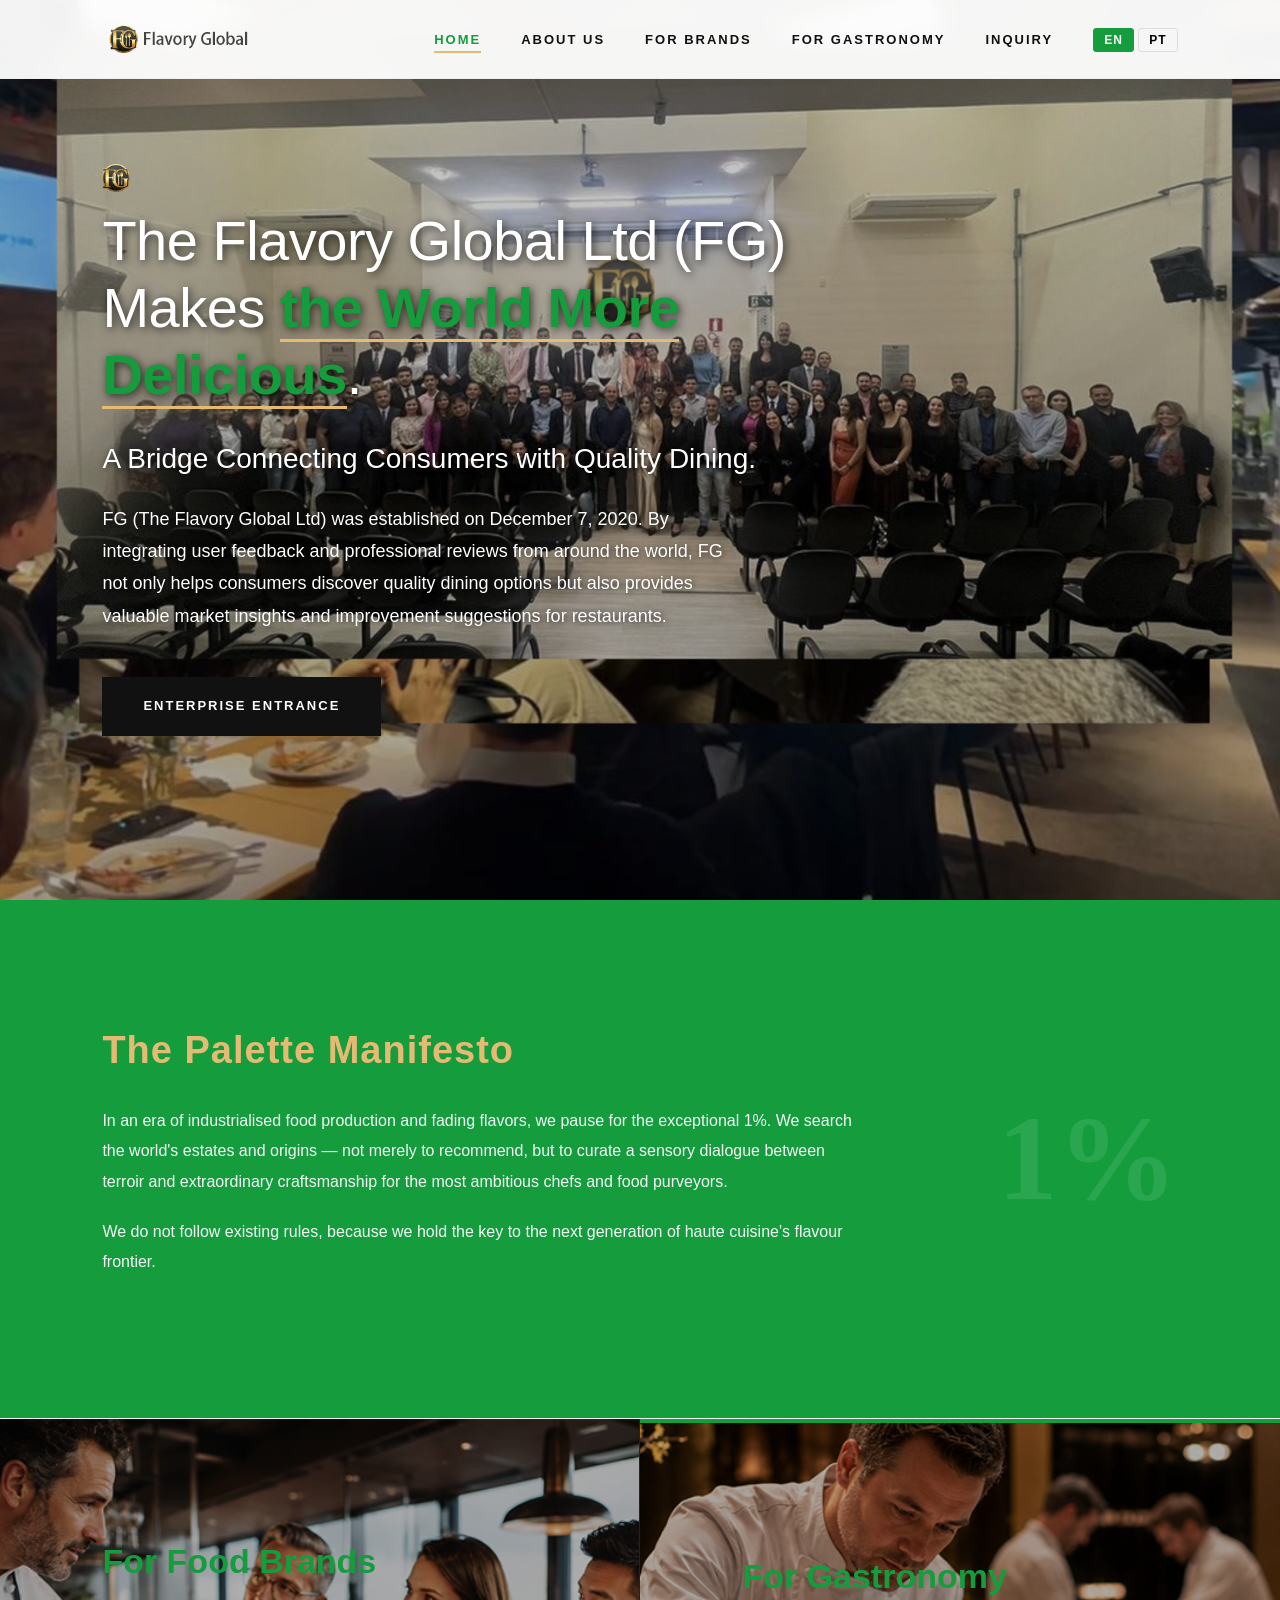
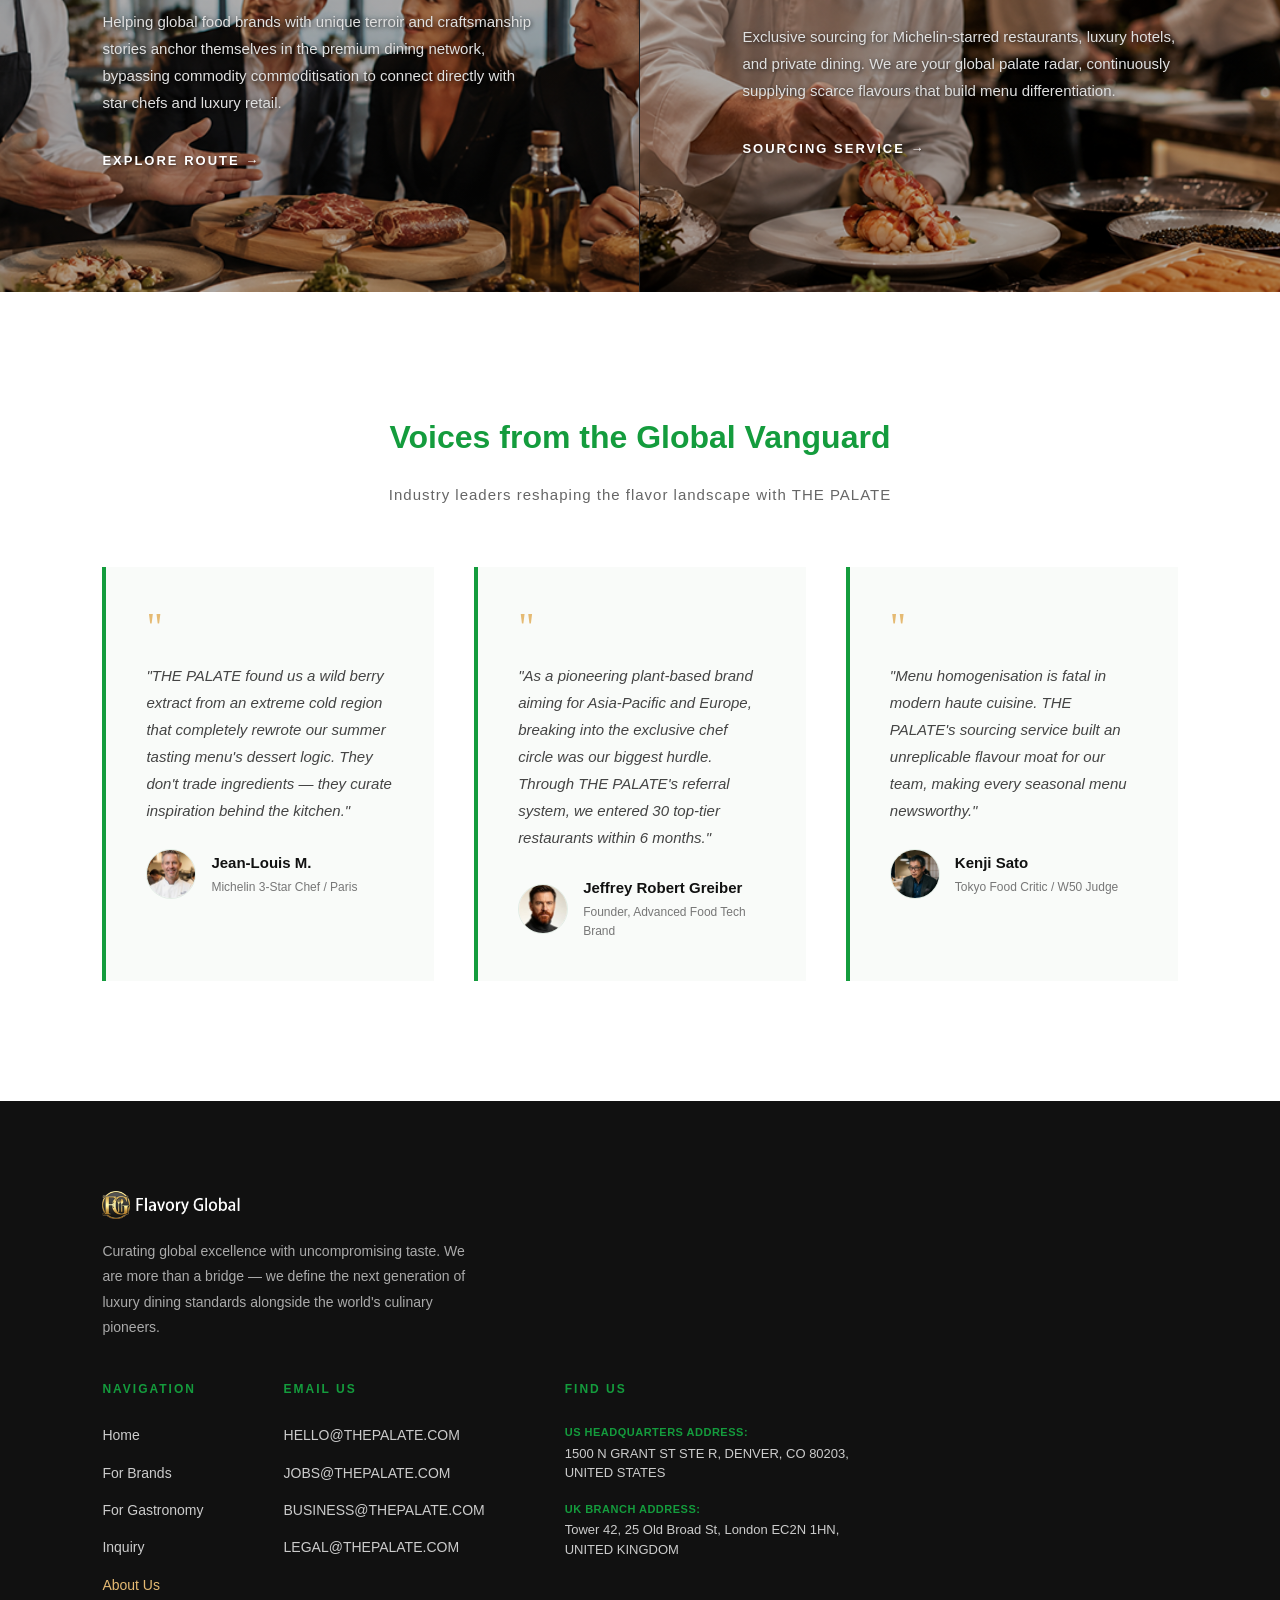
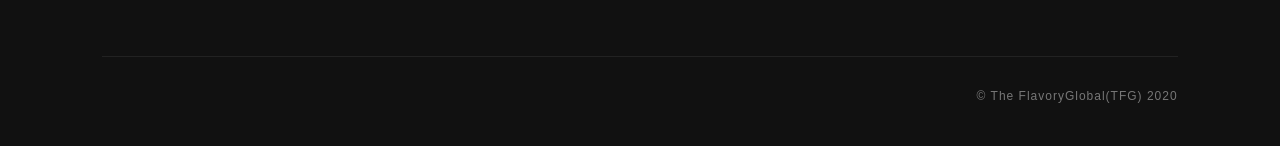
==== commit 1a73e0a9: "feat: highlight 'the World More Delicious' in green with gold underline" ====
--- a/index.html
+++ b/index.html
@@ -138,8 +138,8 @@
 <div class="hero-content" id="index_hero-content">
 <img alt="THE PALATE Badge" class="badge" id="index_badge" src="images/badge.png"/>
 <h1 id="index_hero-title">
-<span class="lang-en" id="index_hero-title-en">The Flavory Global Ltd (FG) Makes the World More Delicious.</span>
-<span class="lang-pt" hidden="" id="index_hero-title-pt">The Flavory Global Ltd (FG) Torna o Mundo Mais Saboroso.</span>
+<span class="lang-en" id="index_hero-title-en">The Flavory Global Ltd (FG) Makes <b id="index_hero-bold">the World More Delicious</b>.</span>
+<span class="lang-pt" hidden="" id="index_hero-title-pt">The Flavory Global Ltd (FG) Torna o Mundo <b id="index_hero-bold-pt">Mais Saboroso</b>.</span>
 </h1>
 <h2 id="index_hero-subtitle">
 <span class="lang-en" id="index_hero-subtitle-en">A Bridge Connecting Consumers with Quality Dining.</span>
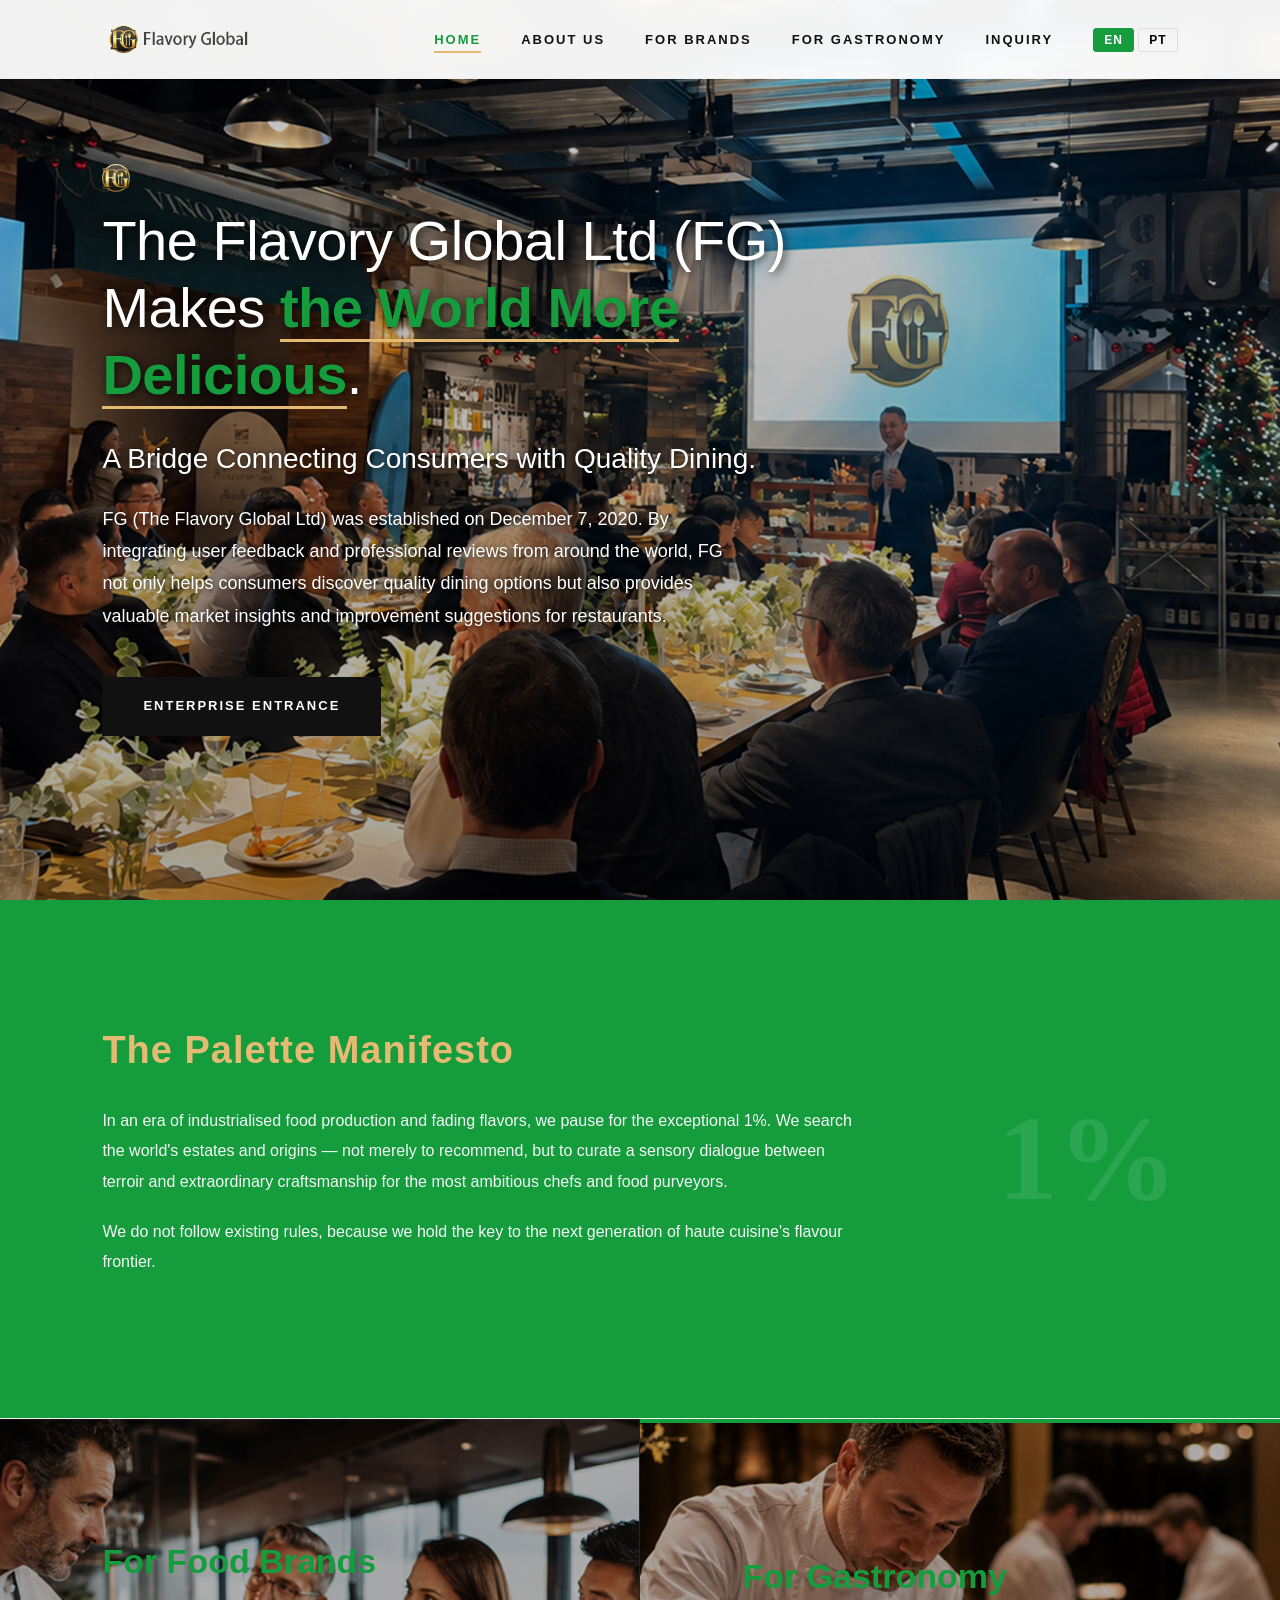
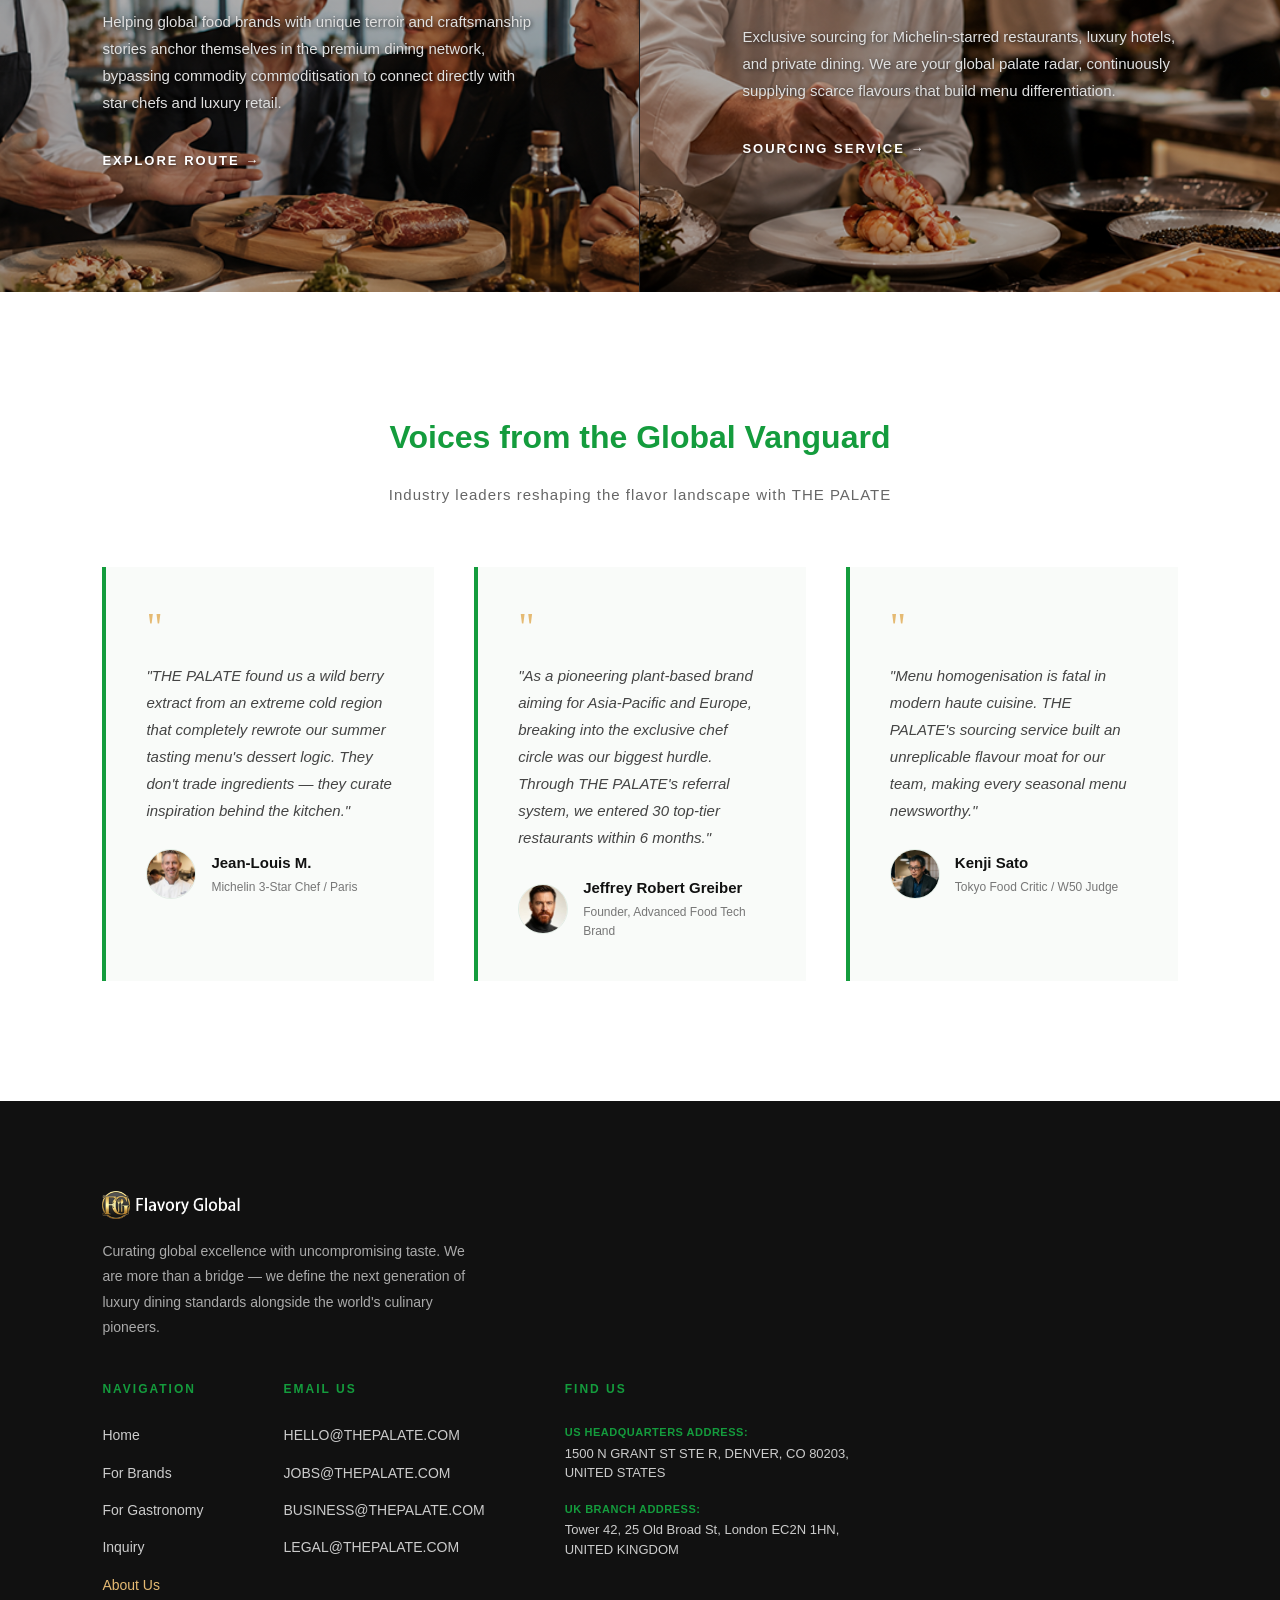
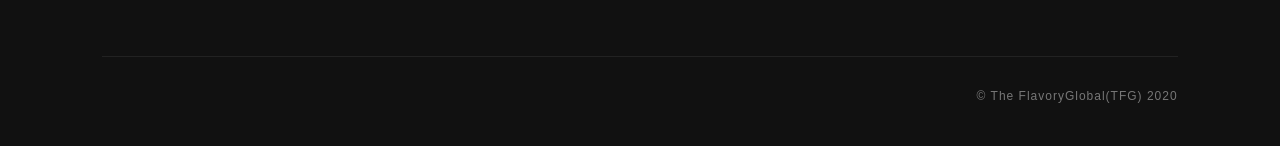
==== commit 3da26ebd: "image cache-busting: charity-sustainable-farming-v2, home-hero-bg-v2" ====
--- a/index.html
+++ b/index.html
@@ -4,7 +4,8 @@
 <head>
 <meta charset="utf-8"/>
 <meta content="width=device-width, initial-scale=1.0" name="viewport"/>
-<title>THE PALATE | Global Food Curator</title>
+<link rel="icon" type="image/png" href="images/badge.png">
+    <title>THE PALATE | Global Food Curator</title>
 <style>
         * { margin: 0; padding: 0; box-sizing: border-box; }
         body { font-family: -apple-system, BlinkMacSystemFont, "Segoe UI", Roboto, "Helvetica Neue", Arial, sans-serif; background-color: #ffffff; color: #111111; line-height: 1.6; overflow-x: hidden; }
@@ -17,7 +18,7 @@
             display: flex; 
             align-items: center; 
             padding: 0 8%; 
-            background: linear-gradient(rgba(0,0,0,0.2), rgba(0,0,0,0.35)), url('images/home-hero-bg-v1.png') no-repeat center center/cover; 
+            background: linear-gradient(rgba(0,0,0,0.2), rgba(0,0,0,0.35)), url('images/home-hero-bg-v2.png') no-repeat center center/cover; 
             position: relative; 
             animation: fadeIn 1.2s ease; 
         }
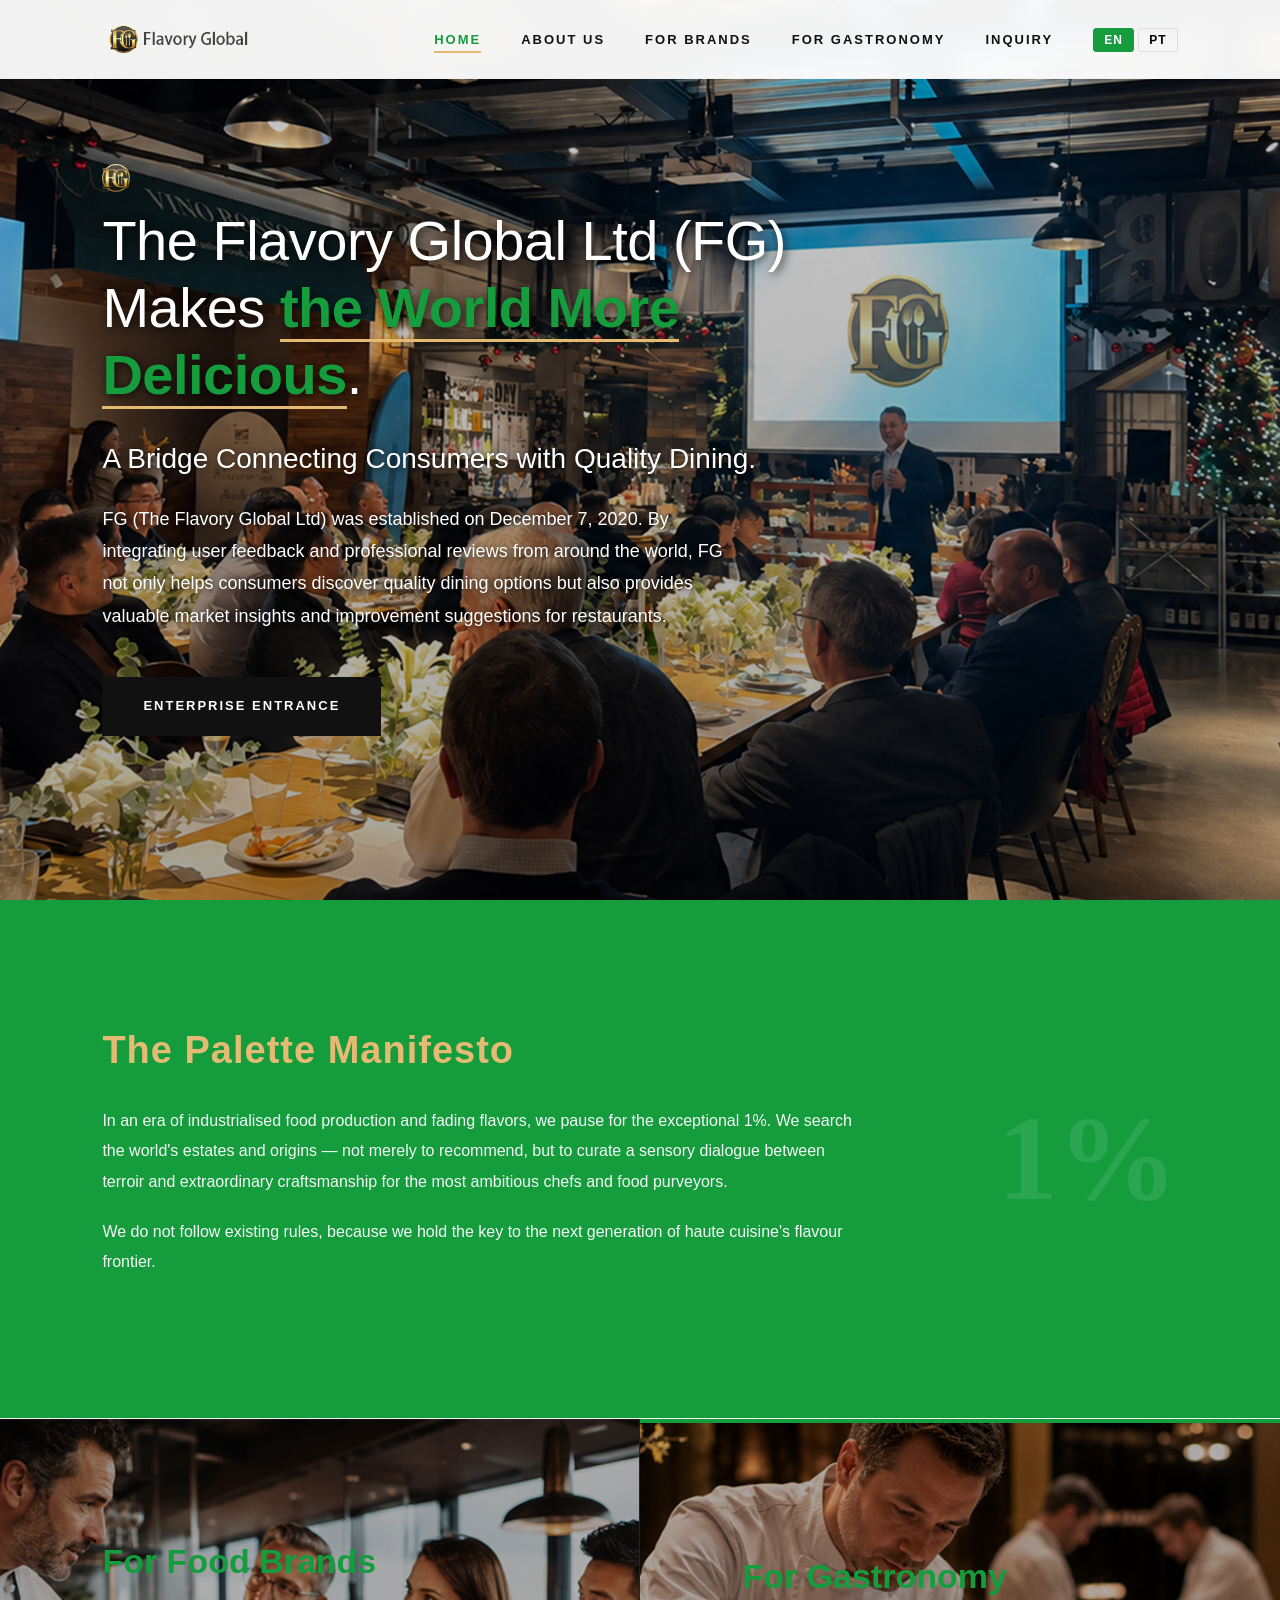
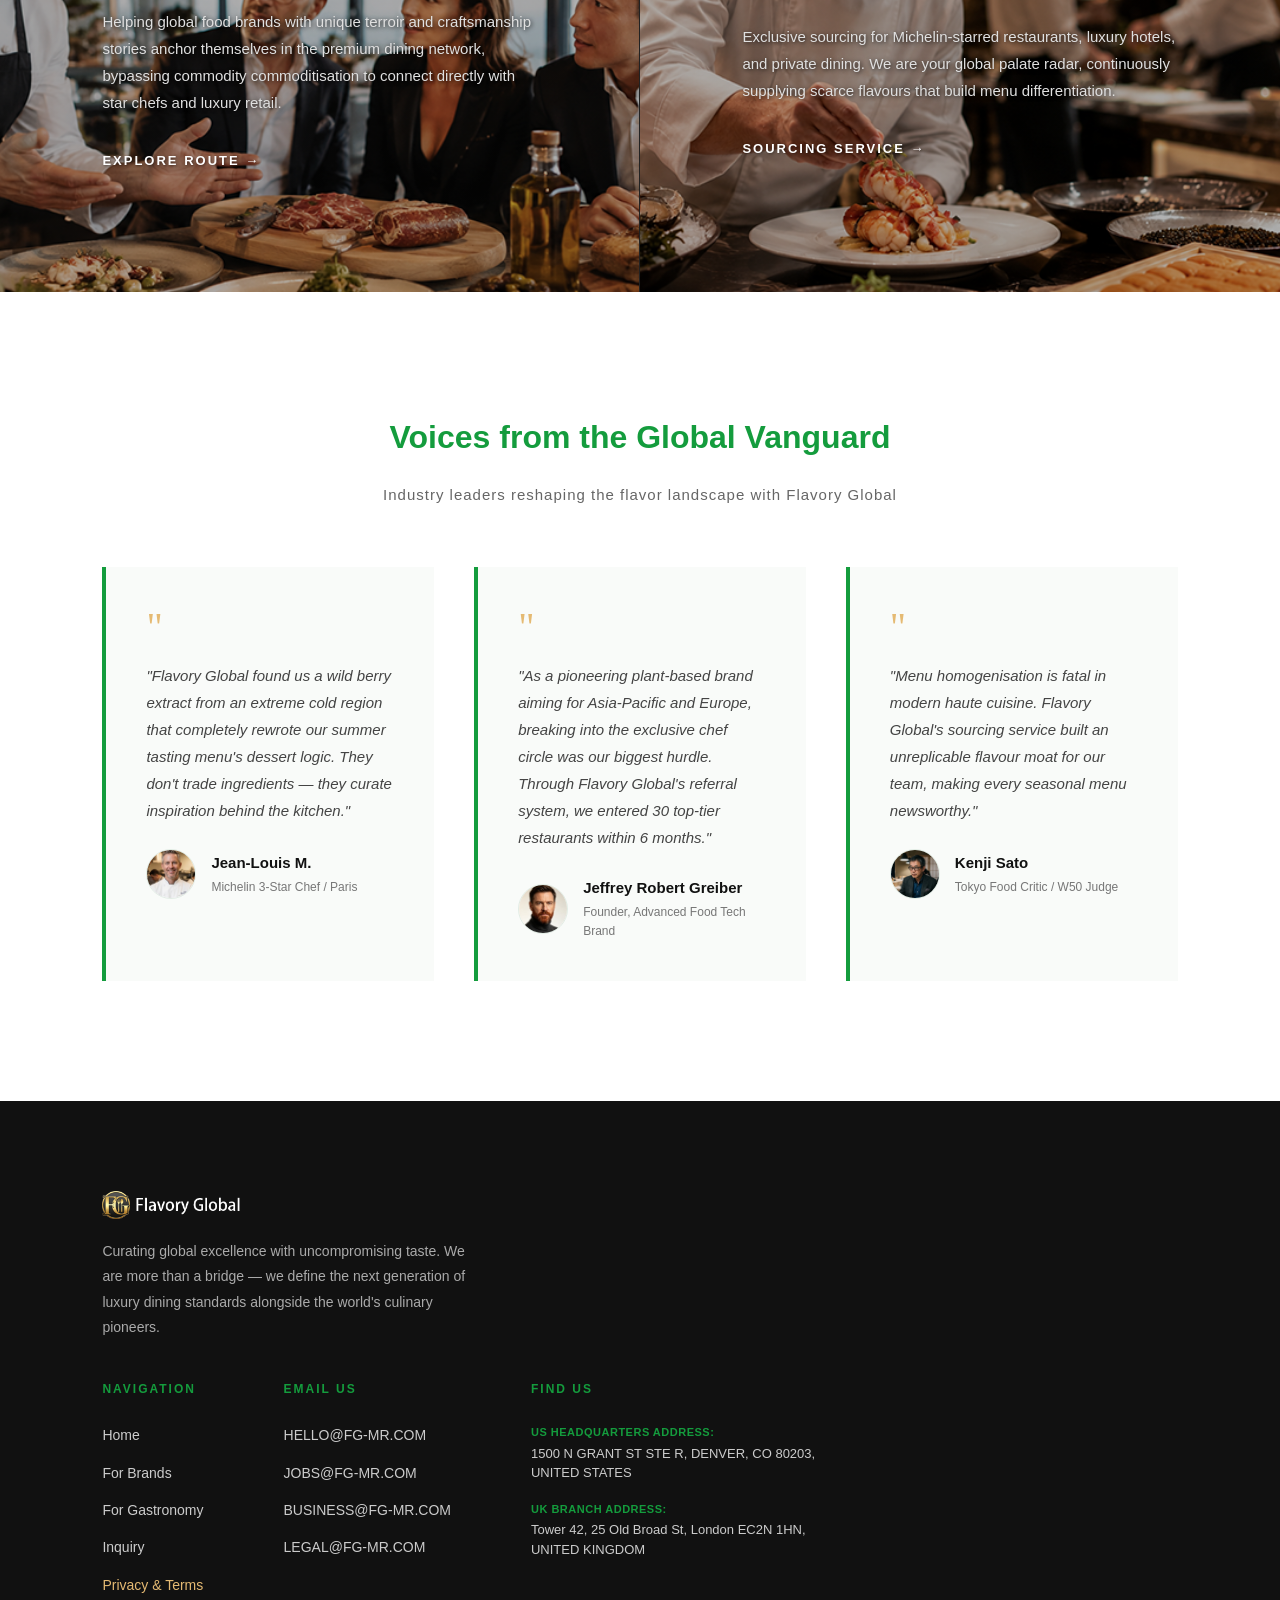
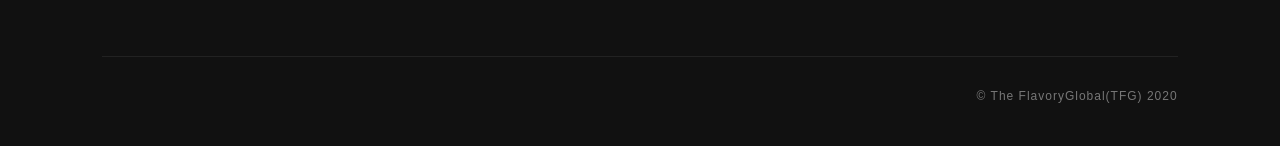
==== commit cfc2e1c4: "rebrand THE PALATE → Flavory Global, add privacy page, add PT i18n for nav/footer" ====
--- a/index.html
+++ b/index.html
@@ -5,7 +5,7 @@
 <meta charset="utf-8"/>
 <meta content="width=device-width, initial-scale=1.0" name="viewport"/>
 <link rel="icon" type="image/png" href="images/badge.png">
-    <title>THE PALATE | Global Food Curator</title>
+    <title>Flavory Global | Global Food Curator</title>
 <style>
         * { margin: 0; padding: 0; box-sizing: border-box; }
         body { font-family: -apple-system, BlinkMacSystemFont, "Segoe UI", Roboto, "Helvetica Neue", Arial, sans-serif; background-color: #ffffff; color: #111111; line-height: 1.6; overflow-x: hidden; }
@@ -137,7 +137,7 @@
 <site-header id="index_site-header"></site-header>
 <section class="hero hero-banner" id="index_hero">
 <div class="hero-content" id="index_hero-content">
-<img alt="THE PALATE Badge" class="badge" id="index_badge" src="images/badge.png"/>
+<img alt="Flavory Global Badge" class="badge" id="index_badge" src="images/badge.png"/>
 <h1 id="index_hero-title">
 <span class="lang-en" id="index_hero-title-en">The Flavory Global Ltd (FG) Makes <b id="index_hero-bold">the World More Delicious</b>.</span>
 <span class="lang-pt" hidden="" id="index_hero-title-pt">The Flavory Global Ltd (FG) Torna o Mundo <b id="index_hero-bold-pt">Mais Saboroso</b>.</span>
@@ -239,15 +239,15 @@
 <span class="lang-pt" hidden="" id="index_reviews-title-pt">Vozes da <span id="index_reviews-title-highlight-pt">Vanguarda Global</span></span>
 </h3>
 <p class="section-subtitle" id="index_reviews-subtitle">
-<span class="lang-en" id="index_reviews-sub-en">Industry leaders reshaping the flavor landscape with THE PALATE</span>
-<span class="lang-pt" hidden="" id="index_reviews-sub-pt">Lideres do setor transformando o cenario de sabores com a THE PALATE</span>
+<span class="lang-en" id="index_reviews-sub-en">Industry leaders reshaping the flavor landscape with Flavory Global</span>
+<span class="lang-pt" hidden="" id="index_reviews-sub-pt">Lideres do setor transformando o cenario de sabores com a Flavory Global</span>
 </p>
 <div class="reviews-grid" id="index_reviews-grid">
 <div class="review-card" id="index_review-card-1">
 <span class="quote-icon" id="index_quote-1">"</span>
 <p class="review-text" id="index_review-text-1">
-<span class="lang-en" id="index_review-1-en">"THE PALATE found us a wild berry extract from an extreme cold region that completely rewrote our summer tasting menu's dessert logic. They don't trade ingredients — they curate inspiration behind the kitchen."</span>
-<span class="lang-pt" hidden="" id="index_review-1-pt">"A THE PALATE encontrou um extrato de frutas silvestres de uma regiao de frio extremo que reescreveu completamente a logica da sobremesa do nosso menu de verao. Eles nao comercializam ingredientes — eles curam a inspiracao por tras da cozinha."</span>
+<span class="lang-en" id="index_review-1-en">"Flavory Global found us a wild berry extract from an extreme cold region that completely rewrote our summer tasting menu's dessert logic. They don't trade ingredients — they curate inspiration behind the kitchen."</span>
+<span class="lang-pt" hidden="" id="index_review-1-pt">"A Flavory Global encontrou um extrato de frutas silvestres de uma regiao de frio extremo que reescreveu completamente a logica da sobremesa do nosso menu de verao. Eles nao comercializam ingredientes — eles curam a inspiracao por tras da cozinha."</span>
 </p>
 <div class="review-author" id="index_review-author-1">
 <img alt="Chef Jean-Louis M." class="author-avatar-img" id="index_avatar-chef" src="images/home-avatar-chef-v1.jpg"/>
@@ -263,8 +263,8 @@
 <div class="review-card" id="index_review-card-2">
 <span class="quote-icon" id="index_quote-2">"</span>
 <p class="review-text" id="index_review-text-2">
-<span class="lang-en" id="index_review-2-en">"As a pioneering plant-based brand aiming for Asia-Pacific and Europe, breaking into the exclusive chef circle was our biggest hurdle. Through THE PALATE's referral system, we entered 30 top-tier restaurants within 6 months."</span>
-<span class="lang-pt" hidden="" id="index_review-2-pt">"Como uma marca pioneira de base vegetal com destino a Asia-Pacifico e Europa, entrar no circulo exclusivo de chefs era nosso maior desafio. Atraves do sistema de indicacao da THE PALATE, entramos em 30 restaurantes de alto nivel em 6 meses."</span>
+<span class="lang-en" id="index_review-2-en">"As a pioneering plant-based brand aiming for Asia-Pacific and Europe, breaking into the exclusive chef circle was our biggest hurdle. Through Flavory Global's referral system, we entered 30 top-tier restaurants within 6 months."</span>
+<span class="lang-pt" hidden="" id="index_review-2-pt">"Como uma marca pioneira de base vegetal com destino a Asia-Pacifico e Europa, entrar no circulo exclusivo de chefs era nosso maior desafio. Atraves do sistema de indicacao da Flavory Global, entramos em 30 restaurantes de alto nivel em 6 meses."</span>
 </p>
 <div class="review-author" id="index_review-author-2">
 <img alt="CEO Jeffrey Robert Greiber" class="author-avatar-img" id="index_avatar-ceo" src="images/home-avatar-ceo-v1.jpg"/>
@@ -280,8 +280,8 @@
 <div class="review-card" id="index_review-card-3">
 <span class="quote-icon" id="index_quote-3">"</span>
 <p class="review-text" id="index_review-text-3">
-<span class="lang-en" id="index_review-3-en">"Menu homogenisation is fatal in modern haute cuisine. THE PALATE's sourcing service built an unreplicable flavour moat for our team, making every seasonal menu newsworthy."</span>
-<span class="lang-pt" hidden="" id="index_review-3-pt">"A homogeneizacao de menus e fatal na alta gastronomia moderna. O servico de fornecimento da THE PALATE construiu um fosso de sabor inimitavel para nossa equipe, tornando cada menu sazonal digno de nota."</span>
+<span class="lang-en" id="index_review-3-en">"Menu homogenisation is fatal in modern haute cuisine. Flavory Global's sourcing service built an unreplicable flavour moat for our team, making every seasonal menu newsworthy."</span>
+<span class="lang-pt" hidden="" id="index_review-3-pt">"A homogeneizacao de menus e fatal na alta gastronomia moderna. O servico de fornecimento da Flavory Global construiu um fosso de sabor inimitavel para nossa equipe, tornando cada menu sazonal digno de nota."</span>
 </p>
 <div class="review-author" id="index_review-author-3">
 <img alt="Kenji Sato" class="author-avatar-img" id="index_avatar-critic" src="images/home-avatar-critic-v1.jpg"/>
